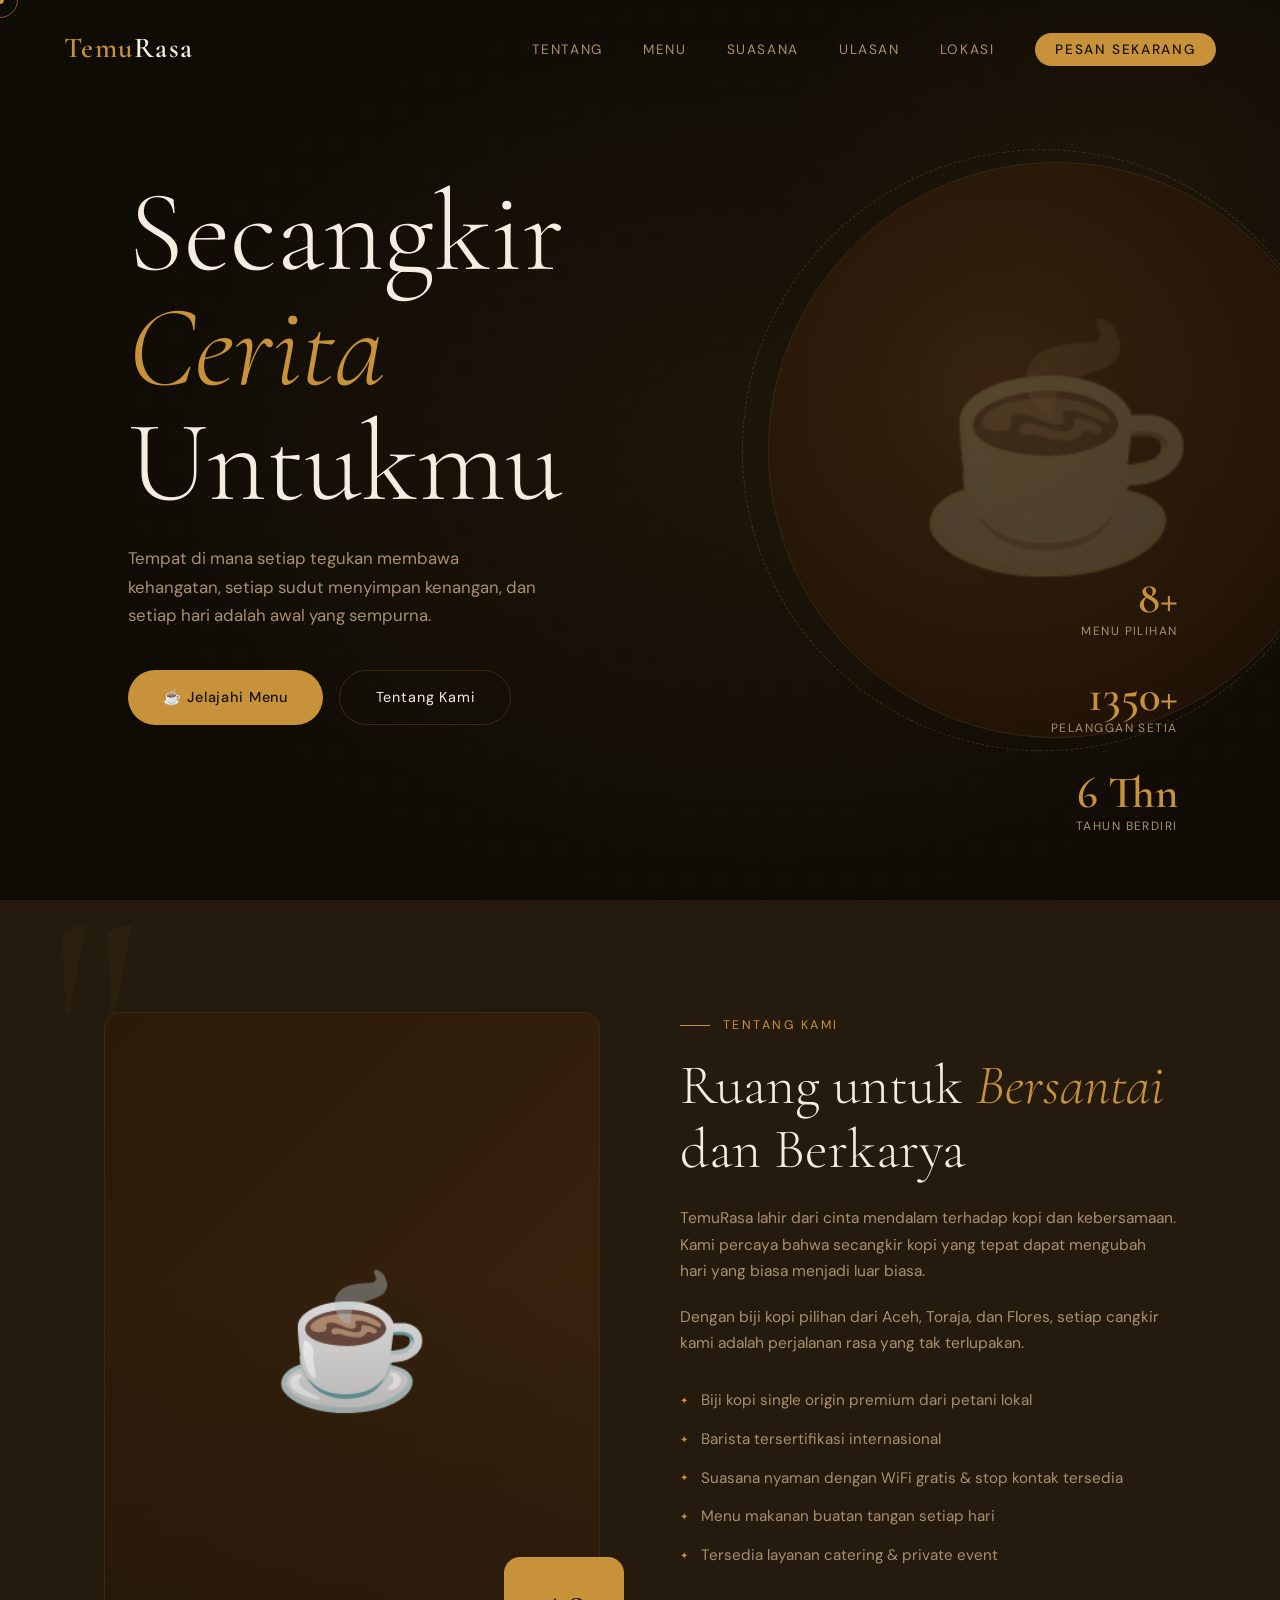
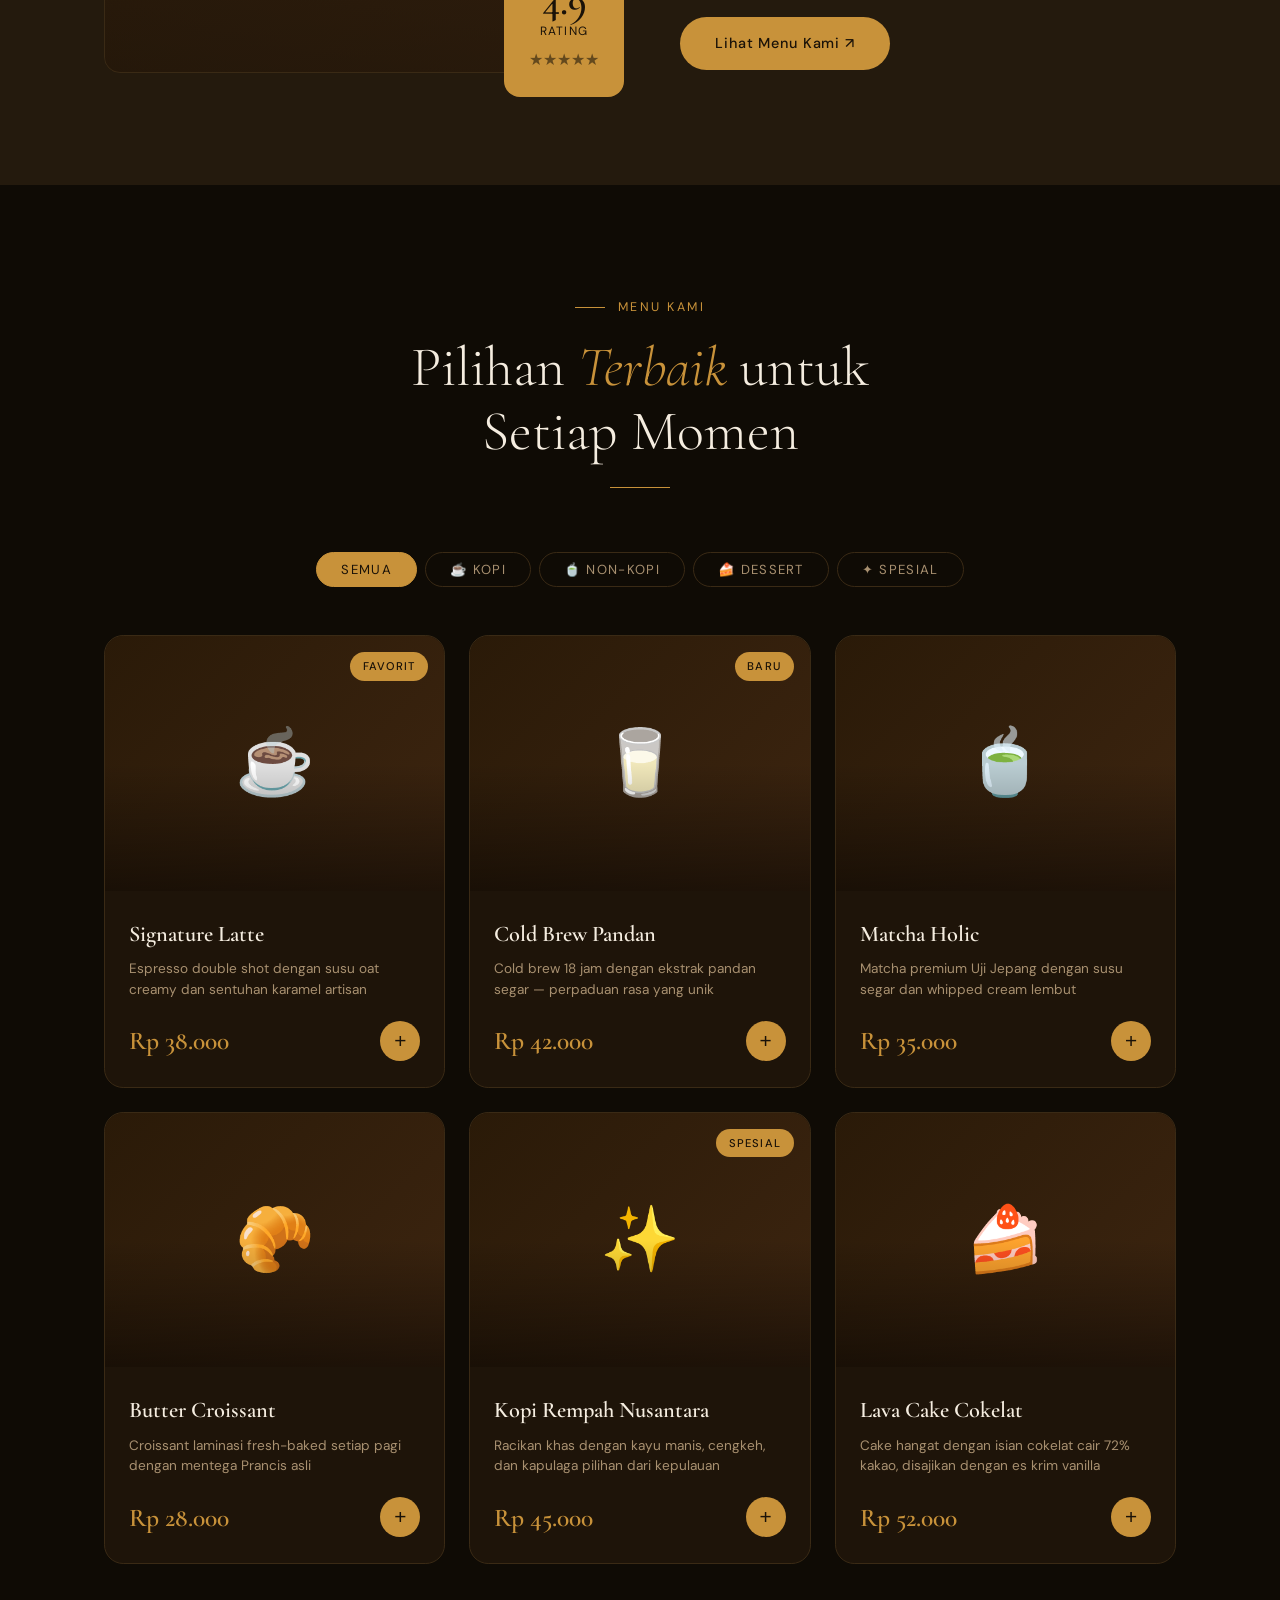
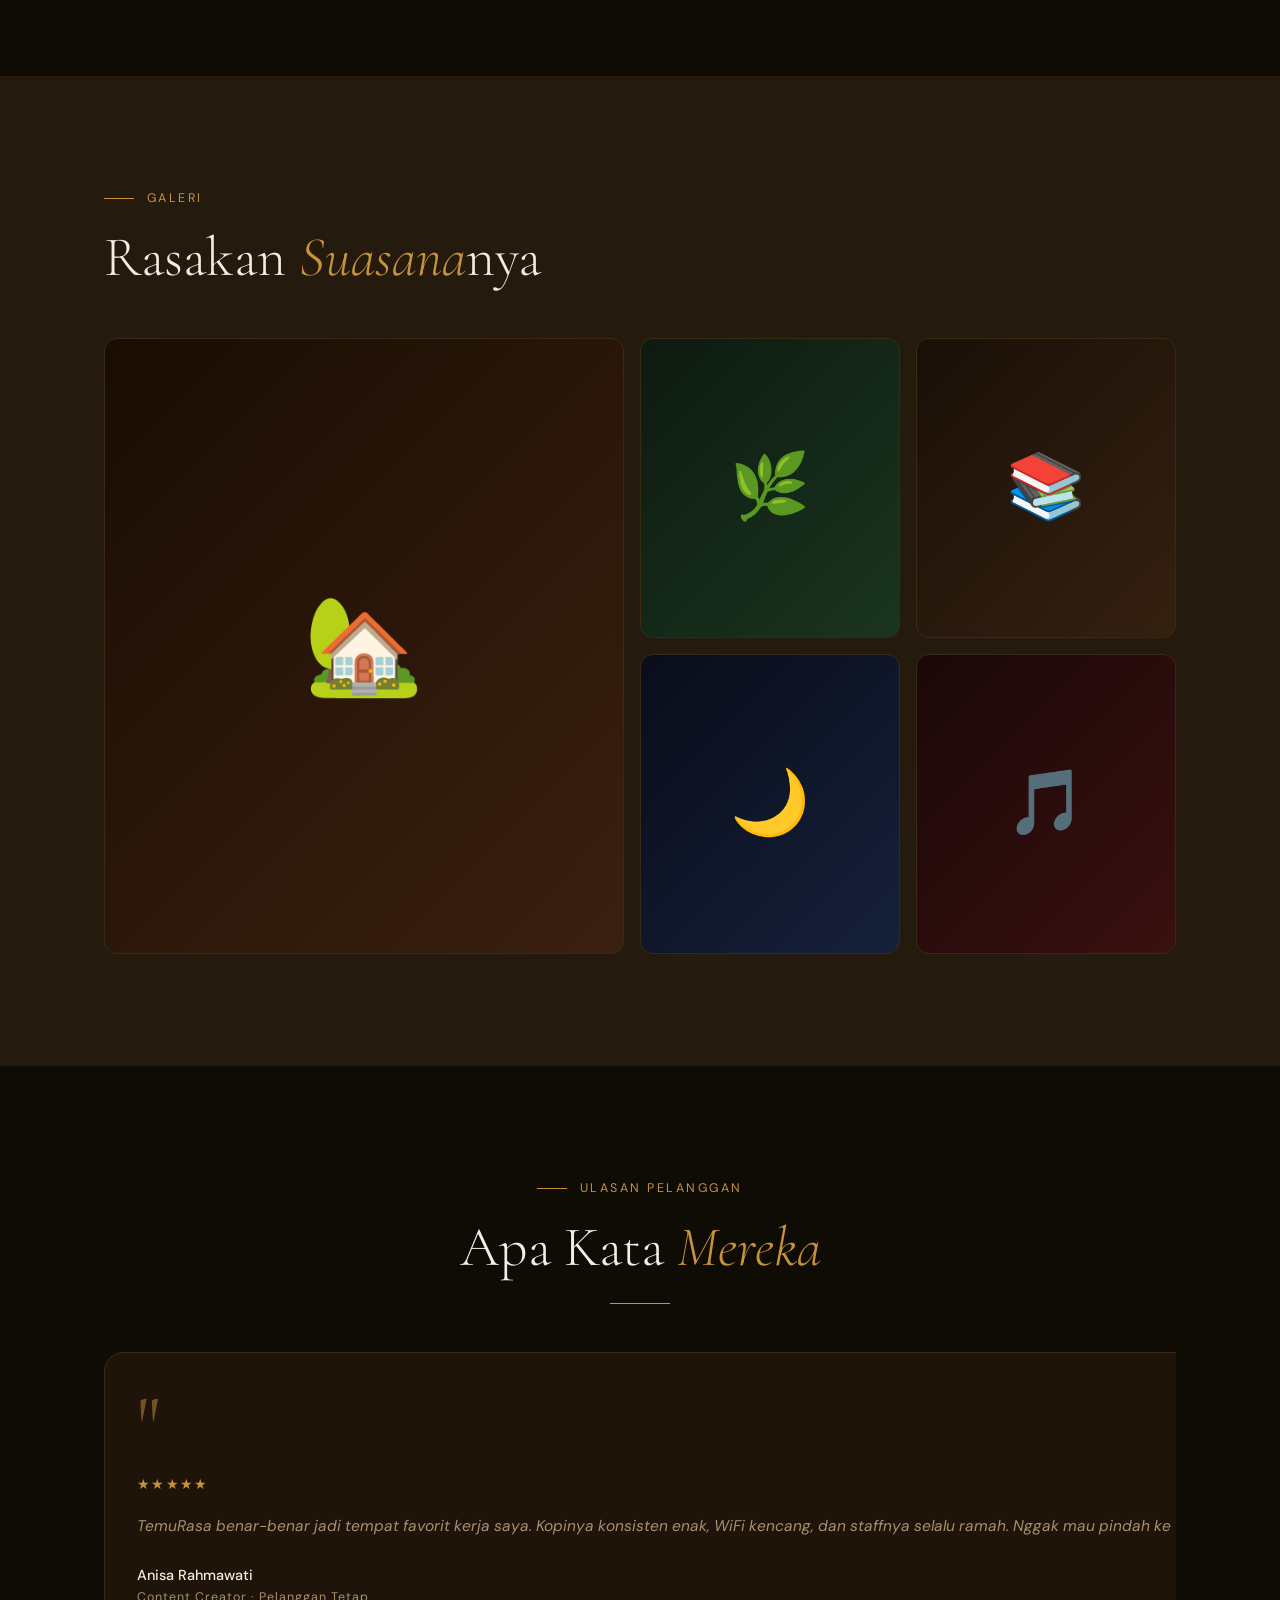
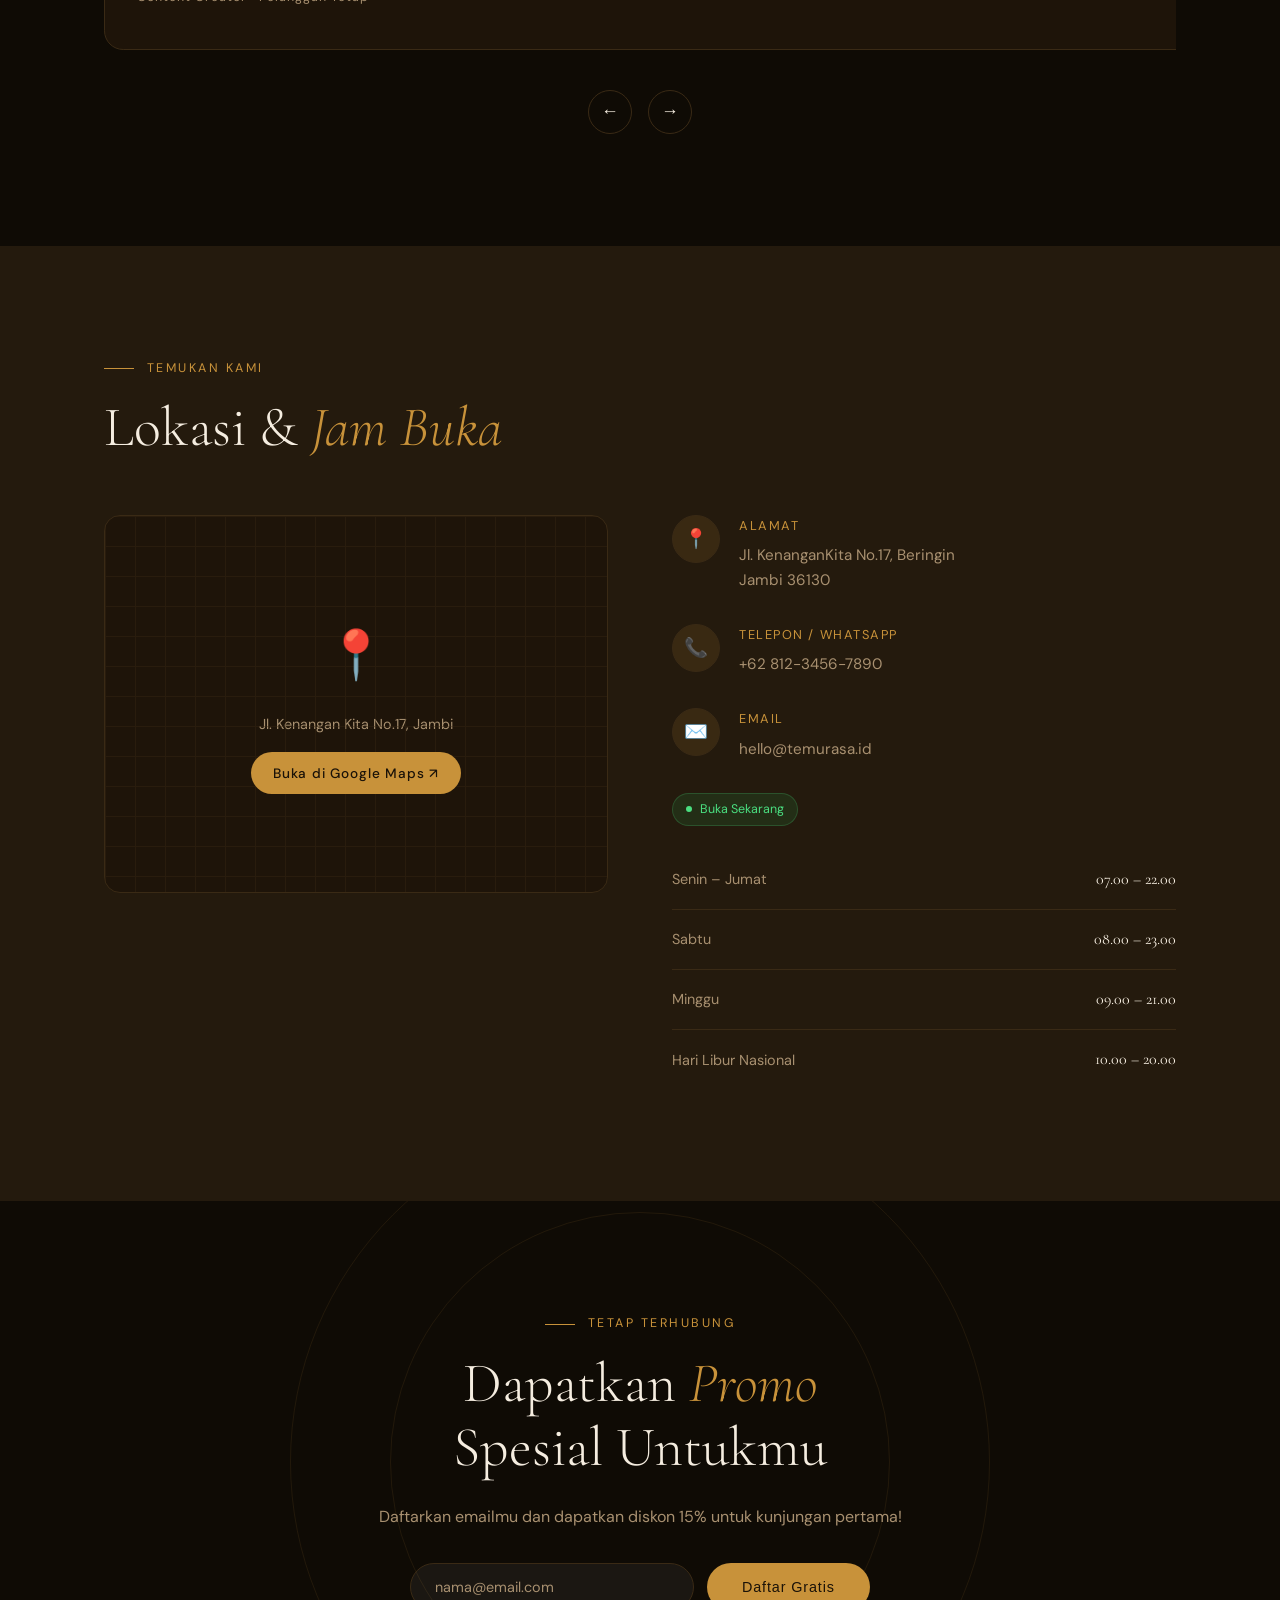
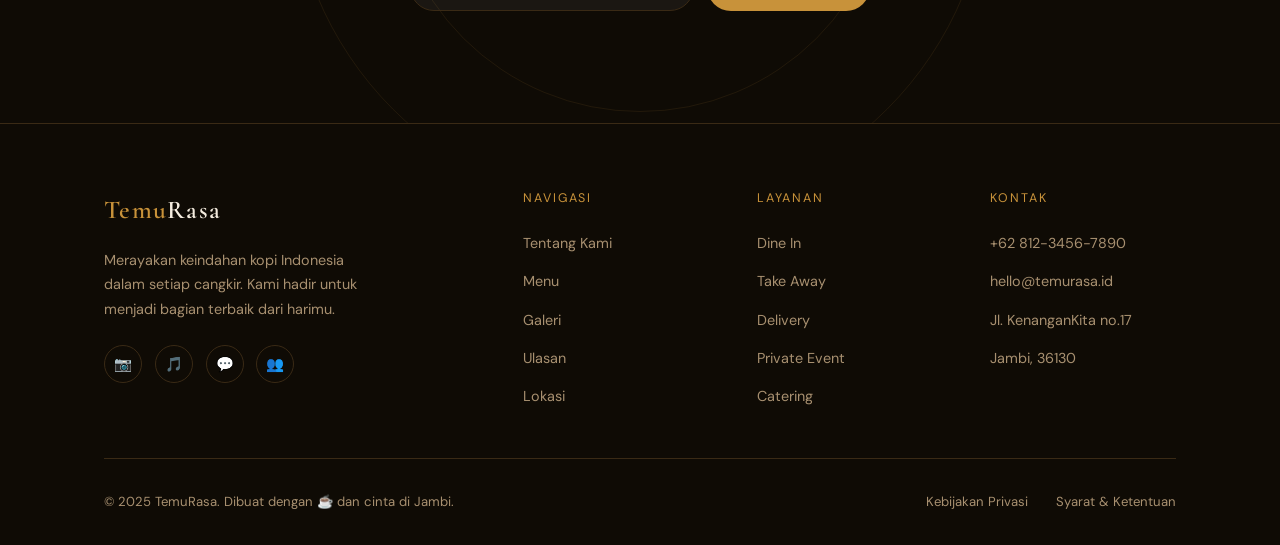
==== index.html @ 21c90f18 "tambah html" ====
<!DOCTYPE html>
<html lang="id">
<head>
  <meta charset="UTF-8" />
  <meta name="viewport" content="width=device-width, initial-scale=1.0"/>
  <title>Temu Rasa — Cafe</title>

  <!-- ============================================================
       FONT — GOOGLE FONTS
       Ganti nama font di bawah untuk mengubah tampilan teks.
       Contoh font lain: Playfair+Display, Oswald, Montserrat, Raleway
       Cari font di: https://fonts.google.com
  ============================================================ -->
  <link href="https://fonts.googleapis.com/css2?family=Cormorant+Garamond:ital,wght@0,300;0,600;1,300&family=DM+Sans:wght@300;400;500&display=swap" rel="stylesheet"/>
<link rel="stylesheet" href="style.css">
</head>

<body>

  <!-- ============================================================
       CUSTOM CURSOR (div transparan mengikuti mouse)
       Hapus dua div ini dan properti cursor:none di body
       jika ingin menggunakan kursor bawaan browser
  ============================================================ -->
  <div id="cursor-dot"></div>
  <div id="cursor-ring"></div>

  <!-- ============================================================
       NOTIFIKASI TOAST (muncul saat klik tombol tambah)
  ============================================================ -->
  <div id="toast">☕ Ditambahkan ke keranjang!</div>

  <!-- ============================================================
       TOMBOL SCROLL KE ATAS
  ============================================================ -->
  <button id="scroll-top" onclick="window.scrollTo({top:0,behavior:'smooth'})">↑</button>

  <!-- ============================================================
       NAVBAR / NAVIGASI
       Ubah nama cafe, link menu, dan teks tombol CTA di sini
  ============================================================ -->
  <nav id="navbar">
    <!-- LOGO — Ubah teks "Kopi" dan "Rasa" sesuai nama cafe -->
    <a href="#hero" class="logo">Temu<span>Rasa</span></a>

    <!-- MENU NAVIGASI — Tambah/hapus <li> untuk menambah/hapus menu -->
    <ul class="nav-links" id="navLinks">
      <li><a href="#tentang">Tentang</a></li>
      <li><a href="#menu">Menu</a></li>
      <li><a href="#suasana">Suasana</a></li>
      <li><a href="#testimoni">Ulasan</a></li>
      <li><a href="#lokasi">Lokasi</a></li>
      <!-- Tombol CTA paling kanan navbar -->
      <li><a href="#menu" class="nav-cta">Pesan Sekarang</a></li>
    </ul>

    <!-- Tombol hamburger untuk mobile -->
    <button class="hamburger" id="hamburger" aria-label="Buka menu">
      <span></span><span></span><span></span>
    </button>
  </nav>

  <!-- ============================================================
       SECTION HERO — HALAMAN UTAMA
       Ubah label, judul, deskripsi, teks tombol, dan angka statistik
  ============================================================ -->
  <section id="hero">
    <div class="hero-bg"></div>
    <div class="hero-ring"></div>
    <div class="hero-circle"><!-- Lingkaran dekoratif kanan --></div>

    <div class="hero-content" style="padding: var(--padding-container);">
      <!-- Label kecil di atas judul -->
      <!-- Ubah teks label ini -->

      <!-- Judul utama — <em> = teks miring berwarna aksen -->
      <h1 class="hero-judul">
        Secangkir<br>
        <em>Cerita</em><br>
        Untukmu
        <!-- Ubah teks di atas sesuai slogan cafe kamu -->
      </h1>

      <!-- Deskripsi singkat -->
      <p class="hero-desc">
        Tempat di mana setiap tegukan membawa kehangatan,
        setiap sudut menyimpan kenangan, dan setiap hari
        adalah awal yang sempurna.
        <!-- Ubah teks deskripsi ini -->
      </p>

      <!-- Dua tombol aksi -->
      <div class="hero-btns">
        <a href="#menu" class="btn-primer">☕ Jelajahi Menu</a><!-- Ubah teks tombol -->
        <a href="#tentang" class="btn-sekunder">Tentang Kami</a><!-- Ubah teks tombol -->
      </div>
    </div>

    <!-- Statistik angka pojok kanan bawah -->
    <div class="hero-stats">
      <div class="stat-item">
        <!-- Ubah angka dan label statistik sesuai data nyata cafe kamu -->
        <div class="stat-angka" id="stat1">0</div>
        <div class="stat-label">Menu Pilihan</div>
      </div>
      <div class="stat-item">
        <div class="stat-angka" id="stat2">0</div>
        <div class="stat-label">Pelanggan Setia</div>
      </div>
      <div class="stat-item">
        <div class="stat-angka" id="stat3">0</div>
        <div class="stat-label">Tahun Berdiri</div>
      </div>
    </div>
  </section>

  <!-- ============================================================
       SECTION TENTANG KAMI
       Ubah foto (emoji), judul, paragraf, dan daftar keunggulan
  ============================================================ -->
  <section id="tentang">
    <div class="container">
      <div class="tentang-grid">

        <!-- Kolom kiri: Visual / Foto -->
        <div class="tentang-visual reveal">
          <div class="tentang-foto-utama">
            <!-- Ganti emoji dengan: background-image: url('foto-cafe.jpg') -->
            ☕
          </div>
          <!-- Badge melayang di pojok kanan bawah foto -->
          <div class="tentang-badge">
            <div class="tentang-badge-angka">4.9</div><!-- Ubah angka rating -->
            <div class="tentang-badge-teks">Rating</div>
            <div style="margin-top:0.3rem; font-size:1rem; color: rgba(0,0,0,0.5);">★★★★★</div>
          </div>
        </div>

        <!-- Kolom kanan: Teks -->
        <div class="reveal">
          <div class="section-label">Tentang Kami</div>
          <h2 class="section-judul">
            Ruang untuk <em>Bersantai</em>
            dan Berkarya
            <!-- Ubah judul tentang kami -->
          </h2>
          <p class="section-teks">
            TemuRasa lahir dari cinta mendalam terhadap kopi dan kebersamaan.
            Kami percaya bahwa secangkir kopi yang tepat dapat mengubah
            hari yang biasa menjadi luar biasa.
            <!-- Ubah paragraf pertama -->
          </p>
          <p class="section-teks">
            Dengan biji kopi pilihan dari Aceh, Toraja, dan Flores,
            setiap cangkir kami adalah perjalanan rasa yang tak terlupakan.
            <!-- Ubah paragraf kedua -->
          </p>

          <!-- Daftar keunggulan — tambah/hapus <li> sesuai kebutuhan -->
          <ul class="fitur-list">
            <li>Biji kopi single origin premium dari petani lokal</li>
            <li>Barista tersertifikasi internasional</li>
            <li>Suasana nyaman dengan WiFi gratis & stop kontak tersedia</li>
            <li>Menu makanan buatan tangan setiap hari</li>
            <li>Tersedia layanan catering & private event</li>
          </ul>

          <a href="#menu" class="btn-primer" style="display:inline-flex; margin-top:1rem;">
            Lihat Menu Kami ↗
            <!-- Ubah teks tombol -->
          </a>
        </div>

      </div>
    </div>
  </section>

  <!-- ============================================================
       SECTION MENU
       Ubah kategori filter, nama menu, harga, deskripsi, dan emoji
       Untuk menambah kartu: duplikat blok <div class="menu-kartu"> dan ubah isinya
  ============================================================ -->
  <section id="menu">
    <div class="container">

      <!-- Judul Section Menu -->
      <div class="menu-header reveal">
        <div class="section-label" style="justify-content:center;">Menu Kami</div>
        <h2 class="section-judul" style="text-align:center;">
          Pilihan <em>Terbaik</em> untuk<br>Setiap Momen
          <!-- Ubah judul menu -->
        </h2>
        <div class="divider"></div>
      </div>

      <!-- Tab Filter Kategori — tambah/hapus <button> sesuai kategori menu -->
      <div class="menu-filter">
        <button class="filter-btn aktif" data-kategori="semua">Semua</button>
        <button class="filter-btn" data-kategori="kopi">☕ Kopi</button>
        <button class="filter-btn" data-kategori="non-kopi">🍵 Non-Kopi</button>
        <button class="filter-btn" data-kategori="dessert">🍰 Dessert</button>
        <button class="filter-btn" data-kategori="spesial">✦ Spesial</button>
      </div>

      <!-- Grid Kartu Menu -->
      <div class="menu-grid">

        <!-- ======= KARTU MENU 1 =======
             Salin blok ini untuk menambah menu baru
             Ubah: emoji di .kartu-gambar, nama, deskripsi, harga, kategori (data-kategori) -->
        <div class="menu-kartu" data-kategori="kopi">
          <div class="kartu-gambar">☕</div>
          <span class="kartu-badge">Favorit</span><!-- Hapus baris ini jika tidak ada badge -->
          <div class="kartu-konten">
            <div class="kartu-nama">Signature Latte</div><!-- Ubah nama menu -->
            <div class="kartu-desc">Espresso double shot dengan susu oat creamy dan sentuhan karamel artisan</div><!-- Ubah deskripsi -->
            <div class="kartu-footer">
              <div class="kartu-harga">Rp 38.000</div><!-- Ubah harga -->
              <button class="kartu-tambah" onclick="tambahKeranjang(this)" aria-label="Tambah">+</button>
            </div>
          </div>
        </div>

        <!-- ======= KARTU MENU 2 ======= -->
        <div class="menu-kartu" data-kategori="kopi">
          <div class="kartu-gambar">🥛</div>
          <span class="kartu-badge">Baru</span>
          <div class="kartu-konten">
            <div class="kartu-nama">Cold Brew Pandan</div>
            <div class="kartu-desc">Cold brew 18 jam dengan ekstrak pandan segar — perpaduan rasa yang unik</div>
            <div class="kartu-footer">
              <div class="kartu-harga">Rp 42.000</div>
              <button class="kartu-tambah" onclick="tambahKeranjang(this)" aria-label="Tambah">+</button>
            </div>
          </div>
        </div>

        <!-- ======= KARTU MENU 3 ======= -->
        <div class="menu-kartu" data-kategori="non-kopi">
          <div class="kartu-gambar">🍵</div>
          <div class="kartu-konten">
            <div class="kartu-nama">Matcha Holic</div>
            <div class="kartu-desc">Matcha premium Uji Jepang dengan susu segar dan whipped cream lembut</div>
            <div class="kartu-footer">
              <div class="kartu-harga">Rp 35.000</div>
              <button class="kartu-tambah" onclick="tambahKeranjang(this)" aria-label="Tambah">+</button>
            </div>
          </div>
        </div>

        <!-- ======= KARTU MENU 4 ======= -->
        <div class="menu-kartu" data-kategori="dessert">
          <div class="kartu-gambar">🥐</div>
          <div class="kartu-konten">
            <div class="kartu-nama">Butter Croissant</div>
            <div class="kartu-desc">Croissant laminasi fresh-baked setiap pagi dengan mentega Prancis asli</div>
            <div class="kartu-footer">
              <div class="kartu-harga">Rp 28.000</div>
              <button class="kartu-tambah" onclick="tambahKeranjang(this)" aria-label="Tambah">+</button>
            </div>
          </div>
        </div>

        <!-- ======= KARTU MENU 5 ======= -->
        <div class="menu-kartu" data-kategori="spesial">
          <div class="kartu-gambar">✨</div>
          <span class="kartu-badge">Spesial</span>
          <div class="kartu-konten">
            <div class="kartu-nama">Kopi Rempah Nusantara</div>
            <div class="kartu-desc">Racikan khas dengan kayu manis, cengkeh, dan kapulaga pilihan dari kepulauan</div>
            <div class="kartu-footer">
              <div class="kartu-harga">Rp 45.000</div>
              <button class="kartu-tambah" onclick="tambahKeranjang(this)" aria-label="Tambah">+</button>
            </div>
          </div>
        </div>

        <!-- ======= KARTU MENU 6 ======= -->
        <div class="menu-kartu" data-kategori="dessert">
          <div class="kartu-gambar">🍰</div>
          <div class="kartu-konten">
            <div class="kartu-nama">Lava Cake Cokelat</div>
            <div class="kartu-desc">Cake hangat dengan isian cokelat cair 72% kakao, disajikan dengan es krim vanilla</div>
            <div class="kartu-footer">
              <div class="kartu-harga">Rp 52.000</div>
              <button class="kartu-tambah" onclick="tambahKeranjang(this)" aria-label="Tambah">+</button>
            </div>
          </div>
        </div>

        <!-- TAMBAH KARTU BARU DI BAWAH INI: copy salah satu kartu di atas -->

      </div><!-- akhir menu-grid -->
    </div>
  </section>

  <!-- ============================================================
       SECTION SUASANA / GALERI
       Ubah emoji dan teks overlay tiap foto
       Untuk foto asli: ganti background-color dengan background-image: url('foto.jpg')
  ============================================================ -->
  <section id="suasana">
    <div class="container">
      <div class="reveal" style="margin-bottom: 3rem;">
        <div class="section-label">Galeri</div>
        <h2 class="section-judul">Rasakan <em>Suasana</em>nya</h2>
      </div>

      <!-- Grid Galeri — ubah emoji dan teks overlay setiap foto -->
      <div class="suasana-grid">
        <!-- Foto 1 (besar, spans 2 baris) -->
        <div class="suasana-foto" style="background: linear-gradient(135deg,#1a0d03,#3a2010);">
          <span style="font-size:6rem;">🏡</span><!-- Ubah emoji -->
          <div class="suasana-foto-overlay">Ruang Utama yang Nyaman</div><!-- Ubah teks -->
        </div>
        <!-- Foto 2 -->
        <div class="suasana-foto" style="background: linear-gradient(135deg,#0d1a10,#1a3520);">
          <span style="font-size:4rem;">🌿</span>
          <div class="suasana-foto-overlay">Sudut Hijau</div>
        </div>
        <!-- Foto 3 -->
        <div class="suasana-foto" style="background: linear-gradient(135deg,#1a1008,#352010);">
          <span style="font-size:4rem;">📚</span>
          <div class="suasana-foto-overlay">Area Baca & Kerja</div>
        </div>
        <!-- Foto 4 -->
        <div class="suasana-foto" style="background: linear-gradient(135deg,#0a0d1a,#15203a);">
          <span style="font-size:4rem;">🌙</span>
          <div class="suasana-foto-overlay">Malam yang Hangat</div>
        </div>
        <!-- Foto 5 -->
        <div class="suasana-foto" style="background: linear-gradient(135deg,#1a0808,#3a1010);">
          <span style="font-size:4rem;">🎵</span>
          <div class="suasana-foto-overlay">Live Musik Weekend</div>
        </div>
        <!-- Tambah foto baru: duplikat salah satu <div class="suasana-foto"> di atas -->
      </div>
    </div>
  </section>

  <!-- ============================================================
       SECTION TESTIMONI
       Ubah teks ulasan, nama, peran, dan rating bintang
  ============================================================ -->
  <section id="testimoni">
    <div class="container">
      <div class="reveal">
        <div class="section-label" style="justify-content:center;">Ulasan Pelanggan</div>
        <h2 class="section-judul" style="text-align:center;">Apa Kata <em>Mereka</em></h2>
        <div class="divider"></div>
      </div>

      <!-- Slider Ulasan — tambah/hapus .testimoni-kartu -->
      <div class="testimoni-slider" id="slider">

        <!-- ULASAN 1 — Ubah teks, nama, dan peran -->
        <div class="testimoni-kartu">
          <div class="testimoni-kutip">"</div>
          <div class="bintang">★★★★★</div><!-- Ubah jumlah bintang -->
          <p class="testimoni-teks">
            TemuRasa benar-benar jadi tempat favorit kerja saya.
            Kopinya konsisten enak, WiFi kencang, dan staffnya
            selalu ramah. Nggak mau pindah ke tempat lain!
            <!-- Ubah teks ulasan -->
          </p>
          <div class="testimoni-nama">Anisa Rahmawati</div><!-- Ubah nama -->
          <div class="testimoni-peran">Content Creator · Pelanggan Tetap</div><!-- Ubah peran -->
        </div>

        <!-- ULASAN 2 -->
        <div class="testimoni-kartu">
          <div class="testimoni-kutip">"</div>
          <div class="bintang">★★★★★</div>
          <p class="testimoni-teks">
            Pernah coba 20+ cafe di kota ini, tapi Signature Latte
            di sini paling juara. Creamy-nya pas, nggak terlalu
            manis, dan after taste-nya luar biasa.
          </p>
          <div class="testimoni-nama">Budi Santoso</div>
          <div class="testimoni-peran">Coffee Enthusiast · Pengunjung Baru</div>
        </div>

        <!-- ULASAN 3 -->
        <div class="testimoni-kartu">
          <div class="testimoni-kutip">"</div>
          <div class="bintang">★★★★☆</div><!-- 4 bintang: ganti ★★★★☆ -->
          <p class="testimoni-teks">
            Suasananya sangat estetik dan instagramable. Lava Cake-nya
            juga maknyus! Cocok banget buat meeting santai atau nge-date.
            Pasti balik lagi kapan-kapan.
          </p>
          <div class="testimoni-nama">Citra Dewi</div>
          <div class="testimoni-peran">Food Blogger · @citramakan</div>
        </div>

        <!-- ULASAN 4 -->
        <div class="testimoni-kartu">
          <div class="testimoni-kutip">"</div>
          <div class="bintang">★★★★★</div>
          <p class="testimoni-teks">
            Cold Brew Pandan-nya unik banget! Belum pernah nemu
            rasa kayak gini di tempat lain. TemuRasa emang selalu
            inovatif dalam menghadirkan menu-menu baru.
          </p>
          <div class="testimoni-nama">Dani Prasetyo</div>
          <div class="testimoni-peran">Mahasiswa · Pelanggan Setia</div>
        </div>

        <!-- Tambah ulasan baru di sini -->

      </div><!-- akhir slider -->

      <!-- Tombol navigasi slider kiri/kanan -->
      <div class="slider-kontrol">
        <button class="slider-btn" id="prevBtn" aria-label="Sebelumnya">←</button>
        <button class="slider-btn" id="nextBtn" aria-label="Selanjutnya">→</button>
      </div>
    </div>
  </section>

  <!-- ============================================================
       SECTION LOKASI & JAM OPERASIONAL
       Ubah alamat, nomor telepon, email, dan jam buka
  ============================================================ -->
  <section id="lokasi">
    <div class="container">
      <div class="reveal" style="margin-bottom: 3.5rem;">
        <div class="section-label">Temukan Kami</div>
        <h2 class="section-judul">Lokasi &amp; <em>Jam Buka</em></h2>
      </div>

      <div class="lokasi-grid">

        <!-- Kolom kiri: Info + Peta -->
        <div class="reveal">
          <!-- Kotak Peta (placeholder) — ganti dengan iframe Google Maps jika perlu -->
          <div class="peta-box">
            <div class="peta-pin">📍</div><!-- Ubah emoji pin -->
            <span>Jl. Kenangan Kita No.17, Jambi</span><!-- Ubah alamat -->
            <a href="https://maps.google.com" target="_blank" class="btn-primer" style="font-size:0.85rem; padding: 0.6rem 1.4rem; position:relative; z-index:1;">
              Buka di Google Maps ↗<!-- Ubah link Google Maps dengan koordinat asli -->
            </a>
          </div>
        </div>

        <!-- Kolom kanan: Detail Info & Jam -->
        <div class="reveal">

          <!-- Info Alamat -->
          <div class="info-item">
            <div class="info-ikon">📍</div><!-- Ubah emoji ikon -->
            <div>
              <div class="info-judul">Alamat</div>
              <div class="info-nilai">
                Jl. KenanganKita No.17, Beringin<br>
                Jambi 36130<!-- Ubah alamat lengkap -->
              </div>
            </div>
          </div>

          <!-- Info Telepon -->
          <div class="info-item">
            <div class="info-ikon">📞</div>
            <div>
              <div class="info-judul">Telepon / WhatsApp</div>
              <div class="info-nilai">
                +62 812-3456-7890<!-- Ubah nomor telepon -->
              </div>
            </div>
          </div>

          <!-- Info Email -->
          <div class="info-item">
            <div class="info-ikon">✉️</div>
            <div>
              <div class="info-judul">Email</div>
              <div class="info-nilai">hello@temurasa.id</div><!-- Ubah email -->
            </div>
          </div>

          <!-- Tabel Jam Operasional — ubah hari dan jam sesuai cafe kamu -->
          <div class="status-buka" style="margin-bottom: 1.5rem;">Buka Sekarang</div>

          <div class="jam-tabel">
            <!-- Format baris: Hari — Jam Buka -->
            <div class="jam-baris">
              <span class="jam-hari">Senin – Jumat</span>
              <span class="jam-waktu">07.00 – 22.00</span><!-- Ubah jam -->
            </div>
            <div class="jam-baris">
              <span class="jam-hari">Sabtu</span>
              <span class="jam-waktu">08.00 – 23.00</span>
            </div>
            <div class="jam-baris">
              <span class="jam-hari">Minggu</span>
              <span class="jam-waktu">09.00 – 21.00</span>
            </div>
            <div class="jam-baris" style="border-bottom: none;">
              <span class="jam-hari">Hari Libur Nasional</span>
              <span class="jam-waktu">10.00 – 20.00</span>
            </div>
          </div>

        </div><!-- akhir kolom kanan -->
      </div><!-- akhir lokasi-grid -->
    </div>
  </section>

  <!-- ============================================================
       SECTION NEWSLETTER
       Ubah judul dan teks deskripsi
  ============================================================ -->
  <section id="newsletter">
    <div class="newsletter-konten reveal">
      <div class="section-label" style="justify-content:center;">Tetap Terhubung</div>
      <h2 class="section-judul" style="text-align:center;">
        Dapatkan <em>Promo</em><br>Spesial Untukmu
        <!-- Ubah judul newsletter -->
      </h2>
      <p style="color: var(--warna-teks-redup); margin-top:1rem;">
        Daftarkan emailmu dan dapatkan diskon 15% untuk kunjungan pertama!
        <!-- Ubah teks deskripsi newsletter -->
      </p>
      <div class="newsletter-form">
        <input
          type="email"
          class="newsletter-input"
          placeholder="nama@email.com"
          id="emailInput"
          aria-label="Email kamu"
        /><!-- Ubah placeholder teks input -->
        <button class="btn-primer" onclick="daftarNewsletter()">
          Daftar Gratis
          <!-- Ubah teks tombol -->
        </button>
      </div>
    </div>
  </section>

  <!-- ============================================================
       FOOTER
       Ubah nama cafe, deskripsi, link, dan media sosial
  ============================================================ -->
  <footer>
    <div class="container">
      <div class="footer-grid">

        <!-- Kolom 1: Brand & Deskripsi -->
        <div>
          <a href="#hero" class="logo" style="font-size:1.6rem;">Temu<span>Rasa</span></a>
          <p class="footer-brand-desc">
            Merayakan keindahan kopi Indonesia dalam setiap cangkir.
            Kami hadir untuk menjadi bagian terbaik dari harimu.
            <!-- Ubah deskripsi brand -->
          </p>
          <!-- Ikon Media Sosial — ubah href dan emoji sesuai platform -->
          <div class="footer-sosmed">
            <a href="#" class="sosmed-btn" aria-label="Instagram">📷</a><!-- Instagram -->
            <a href="#" class="sosmed-btn" aria-label="TikTok">🎵</a><!-- TikTok -->
            <a href="#" class="sosmed-btn" aria-label="WhatsApp">💬</a><!-- WhatsApp -->
            <a href="#" class="sosmed-btn" aria-label="Facebook">👥</a><!-- Facebook -->
          </div>
        </div>

        <!-- Kolom 2: Menu Link -->
        <div>
          <div class="footer-judul-kolom">Navigasi</div><!-- Ubah judul kolom -->
          <ul class="footer-link-list">
            <li><a href="#tentang">Tentang Kami</a></li>
            <li><a href="#menu">Menu</a></li>
            <li><a href="#suasana">Galeri</a></li>
            <li><a href="#testimoni">Ulasan</a></li>
            <li><a href="#lokasi">Lokasi</a></li>
          </ul>
        </div>

        <!-- Kolom 3: Layanan -->
        <div>
          <div class="footer-judul-kolom">Layanan</div>
          <ul class="footer-link-list">
            <!-- Ubah/tambah link layanan sesuai cafe kamu -->
            <li><a href="#">Dine In</a></li>
            <li><a href="#">Take Away</a></li>
            <li><a href="#">Delivery</a></li>
            <li><a href="#">Private Event</a></li>
            <li><a href="#">Catering</a></li>
          </ul>
        </div>

        <!-- Kolom 4: Kontak Singkat -->
        <div>
          <div class="footer-judul-kolom">Kontak</div>
          <ul class="footer-link-list">
            <li><a href="tel:+6281234567890">+62 812-3456-7890</a></li><!-- Ubah telepon -->
            <li><a href="mailto:hello@temurasa.id">hello@temurasa.id</a></li><!-- Ubah email -->
            <li><a href="#">Jl. KenanganKita no.17</a></li><!-- Ubah alamat -->
            <li><a href="#">Jambi, 36130</a></li>
          </ul>
        </div>

      </div><!-- akhir footer-grid -->

      <!-- Footer bawah: copyright -->
      <div class="footer-bottom">
        <div class="footer-copyright">
          © 2025 TemuRasa. Dibuat dengan ☕ dan cinta di Jambi.
          <!-- Ubah tahun dan nama cafe -->
        </div>
        <div class="footer-copyright">
          <a href="#" style="color: var(--warna-teks-redup); text-decoration:none; margin-right:1.5rem;">Kebijakan Privasi</a>
          <a href="#" style="color: var(--warna-teks-redup); text-decoration:none;">Syarat &amp; Ketentuan</a>
        </div>
      </div>

    </div>
  </footer>

  <!-- ============================================================
       JAVASCRIPT — INTERAKTIVITAS
       Semua kode JS ada di sini, terpisah dari HTML & CSS
  ============================================================ -->
  <script>

    // ============================================================
    // CUSTOM CURSOR — Titik dan lingkaran ikuti mouse
    // Hapus seluruh blok ini jika tidak mau custom cursor
    // ============================================================
    const dot  = document.getElementById('cursor-dot');
    const ring = document.getElementById('cursor-ring');

    document.addEventListener('mousemove', (e) => {
      dot.style.left  = e.clientX + 'px';
      dot.style.top   = e.clientY + 'px';
      // Ring sedikit delay agar lebih halus (gunakan setTimeout untuk variasi)
      setTimeout(() => {
        ring.style.left = e.clientX + 'px';
        ring.style.top  = e.clientY + 'px';
      }, 60); // Ubah angka ini: makin besar = makin lambat ring mengikuti
    });

    // Ring membesar saat hover elemen interaktif
    document.querySelectorAll('a, button, .menu-kartu, .filter-btn').forEach(el => {
      el.addEventListener('mouseenter', () => {
        ring.style.width  = '56px'; // Ubah ukuran ring saat hover
        ring.style.height = '56px';
        ring.style.opacity = '0.4';
      });
      el.addEventListener('mouseleave', () => {
        ring.style.width  = '36px'; // Kembali ke ukuran normal
        ring.style.height = '36px';
        ring.style.opacity = '0.6';
      });
    });

    // ============================================================
    // NAVBAR — Tambah class saat di-scroll
    // ============================================================
    const navbar = document.getElementById('navbar');
    window.addEventListener('scroll', () => {
      // Ubah angka 50 untuk threshold: kapan navbar berubah warna
      navbar.classList.toggle('scrolled', window.scrollY > 50);
      // Tombol scroll-to-top muncul setelah scroll 400px
      scrollTopBtn.classList.toggle('tampil', window.scrollY > 400);
    });

    // ============================================================
    // HAMBURGER MENU — Toggle menu mobile
    // ============================================================
    const hamburger = document.getElementById('hamburger');
    const navLinks  = document.getElementById('navLinks');

    hamburger.addEventListener('click', () => {
      navLinks.classList.toggle('buka');
    });

    // Tutup menu saat klik link
    navLinks.querySelectorAll('a').forEach(link => {
      link.addEventListener('click', () => navLinks.classList.remove('buka'));
    });

    // ============================================================
    // SCROLL TO TOP BUTTON
    // ============================================================
    const scrollTopBtn = document.getElementById('scroll-top');

    // ============================================================
    // FILTER MENU — Tampilkan/sembunyikan kartu berdasarkan kategori
    // ============================================================
    document.querySelectorAll('.filter-btn').forEach(btn => {
      btn.addEventListener('click', () => {
        // Update tombol aktif
        document.querySelectorAll('.filter-btn').forEach(b => b.classList.remove('aktif'));
        btn.classList.add('aktif');

        const kategori = btn.dataset.kategori;

        document.querySelectorAll('.menu-kartu').forEach(kartu => {
          // Tampilkan semua jika "semua", atau cocokan kategori
          const cocok = kategori === 'semua' || kartu.dataset.kategori === kategori;
          kartu.style.display = cocok ? 'block' : 'none';
          // Animasi muncul
          if (cocok) {
            kartu.style.animation = 'fadeUp 0.4s ease forwards';
          }
        });
      });
    });

    // ============================================================
    // TOAST NOTIFIKASI — Muncul saat klik "+" pada kartu menu
    // ============================================================
    const toast = document.getElementById('toast');
    let toastTimer;

    function tambahKeranjang(btn) {
      // Animasi tombol
      btn.style.transform = 'rotate(135deg) scale(1.3)';
      setTimeout(() => { btn.style.transform = ''; }, 400);

      // Tampilkan toast
      clearTimeout(toastTimer);
      toast.classList.add('tampil');
      // Ubah angka di sini (3000 = 3 detik) untuk durasi toast
      toastTimer = setTimeout(() => toast.classList.remove('tampil'), 3000);
    }

    // ============================================================
    // COUNTER ANIMASI — Angka naik otomatis di section Hero
    // Ubah nilai target sesuai data nyata cafe kamu
    // ============================================================
    function animasiCounter(id, target, suffix = '+') {
      const el = document.getElementById(id);
      if (!el) return;
      let current = 0;
      // Ubah angka di bawah untuk kecepatan: lebih kecil = lebih cepat
      const step = Math.ceil(target / 60);
      const interval = setInterval(() => {
        current = Math.min(current + step, target);
        el.textContent = current + suffix;
        if (current >= target) clearInterval(interval);
      }, 30); // Ubah 30ms untuk kecepatan animasi counter
    }

    // Jalankan counter saat halaman pertama kali dimuat
    // Ubah angka target sesuai data cafe kamu
    window.addEventListener('load', () => {
      setTimeout(() => {
        animasiCounter('stat1', 8, );    // Target: 50+ menu
        animasiCounter('stat2', 1500, '+');  // Target: 2000+ pelanggan
        animasiCounter('stat3', 6, ' Thn'); // Target: 6 tahun
      }, 1000); // Delay 1 detik sebelum counter mulai
    });

    // ============================================================
    // REVEAL ON SCROLL — Elemen muncul saat di-scroll ke
    // ============================================================
    const revealEls = document.querySelectorAll('.reveal');
    const observer  = new IntersectionObserver((entries) => {
      entries.forEach(entry => {
        if (entry.isIntersecting) {
          entry.target.classList.add('visible');
          // Hapus baris di bawah jika ingin animasi berulang tiap kali scroll
          observer.unobserve(entry.target);
        }
      });
    }, {
      threshold: 0.15, // Ubah: 0.15 = muncul saat 15% elemen terlihat
      rootMargin: '0px 0px -60px 0px' // Ubah jarak trigger dari bawah viewport
    });

    revealEls.forEach(el => observer.observe(el));

    // ============================================================
    // SLIDER TESTIMONI — Geser kartu ulasan kiri/kanan
    // ============================================================
    const slider  = document.getElementById('slider');
    const prevBtn = document.getElementById('prevBtn');
    const nextBtn = document.getElementById('nextBtn');
    // Lebar 1 kartu + gap (sesuaikan jika ubah lebar .testimoni-kartu atau gap)
    const lebarKartu = 340 + 32; // 340px lebar + 32px gap

    nextBtn.addEventListener('click', () => {
      slider.scrollBy({ left: lebarKartu, behavior: 'smooth' });
    });
    prevBtn.addEventListener('click', () => {
      slider.scrollBy({ left: -lebarKartu, behavior: 'smooth' });
    });

    // ============================================================
    // NEWSLETTER — Validasi dan konfirmasi pendaftaran email
    // ============================================================
    function daftarNewsletter() {
      const input = document.getElementById('emailInput');
      const email = input.value.trim();

      // Validasi format email sederhana
      if (!email || !email.includes('@')) {
        input.style.borderColor = '#ef4444'; // Merah jika tidak valid
        input.placeholder = 'Masukkan email yang valid!';
        setTimeout(() => {
          input.style.borderColor = '';
          input.placeholder = 'nama@email.com';
        }, 2000);
        return;
      }

      // Sukses — tampilkan toast konfirmasi
      input.value = '';
      toast.textContent = '🎉 Yeay! Kode promo dikirim ke emailmu!';
      toast.classList.add('tampil');
      setTimeout(() => {
        toast.classList.remove('tampil');
        toast.textContent = '☕ Ditambahkan ke keranjang!'; // Reset teks toast
      }, 4000);
    }

    // Kirim newsletter dengan tekan Enter
    document.getElementById('emailInput').addEventListener('keydown', (e) => {
      if (e.key === 'Enter') daftarNewsletter();
    });

    // ============================================================
    // SMOOTH HOVER PARALLAX pada Hero Circle
    // Ubah angka 15 untuk intensitas gerakan (lebih besar = lebih banyak gerak)
    // ============================================================
    document.addEventListener('mousemove', (e) => {
      const circle = document.querySelector('.hero-circle');
      if (!circle) return;
      const x = (e.clientX / window.innerWidth  - 0.5) * 15; // Ubah 15
      const y = (e.clientY / window.innerHeight - 0.5) * 10; // Ubah 10
      circle.style.transform = `translateY(calc(-50% + ${y}px)) translateX(${x}px)`;
    });

  </script>

</body>
</html>
---- style.css ----
/* ============================================================
       VARIABEL WARNA UTAMA — UBAH DI SINI UNTUK GANTI TEMA WARNA
       Tinggal ganti nilai hex-nya, seluruh halaman ikut berubah!
    ============================================================ */
    :root {
      --warna-latar: #1a1208;          /* Warna background utama halaman */
      --warna-latar2: #241a0d;         /* Warna background section ke-2 */
      --warna-latar3: #0f0b05;         /* Warna background section gelap */
      --warna-aksen: #c8923a;          /* Warna aksen / highlight (emas) */
      --warna-aksen2: #e8b96a;         /* Warna aksen sekunder (emas muda) */
      --warna-teks-utama: #f5ede0;     /* Warna teks utama (terang) */
      --warna-teks-redup: #a89070;     /* Warna teks sekunder (redup) */
      --warna-garis: #3a2a15;          /* Warna garis / border */
      --warna-kartu: #1e1409;          /* Warna background kartu menu */
      --warna-tombol: #c8923a;         /* Warna background tombol */
      --warna-tombol-teks: #1a1208;    /* Warna teks tombol */

      /* --- UBAH FONT DI SINI (harus sama dengan nama di Google Fonts) --- */
      --font-judul: 'Cormorant Garamond', serif;   /* Font untuk judul besar */
      --font-body: 'DM Sans', sans-serif;           /* Font untuk teks biasa */

      /* --- UKURAN FONT --- */
      --ukuran-hero-judul: clamp(3.5rem, 9vw, 8rem);  /* Judul hero (responsif) */
      --ukuran-section-judul: clamp(2rem, 5vw, 3.5rem); /* Judul tiap section */
      --ukuran-body: 1rem;              /* Ukuran teks paragraf biasa */

      /* --- JARAK / SPACING --- */
      --padding-section: 7rem 2rem;    /* Padding atas-bawah & kiri-kanan section */
      --padding-container: 0 clamp(1rem, 5vw, 6rem); /* Padding container tengah */
      --radius-kartu: 1.2rem;          /* Sudut membulat kartu */
      --radius-tombol: 50px;           /* Sudut membulat tombol */

      /* --- ANIMASI --- */
      --durasi-transisi: 0.4s;         /* Kecepatan animasi hover */
    }

    /* ============================================================
       RESET & BASE
       Jangan ubah bagian ini kecuali kamu paham dampaknya
    ============================================================ */
    *, *::before, *::after { box-sizing: border-box; margin: 0; padding: 0; }
    html { scroll-behavior: smooth; }

    body {
      background-color: var(--warna-latar);
      color: var(--warna-teks-utama);
      font-family: var(--font-body);
      font-size: var(--ukuran-body);
      line-height: 1.7;
      overflow-x: hidden;
      cursor: none; /* Custom cursor aktif */
    }

    /* ============================================================
       CUSTOM CURSOR
       Ubah ukuran, warna, dan bentuk kursor di bawah
    ============================================================ */
    #cursor-dot {
      width: 8px;                      /* Ubah ukuran titik kursor */
      height: 8px;
      background: var(--warna-aksen);  /* Ubah warna titik kursor */
      border-radius: 50%;
      position: fixed;
      top: 0; left: 0;
      pointer-events: none;
      z-index: 9999;
      transform: translate(-50%, -50%);
      transition: transform 0.1s;
    }
    #cursor-ring {
      width: 36px;                     /* Ubah ukuran lingkaran kursor */
      height: 36px;
      border: 1.5px solid var(--warna-aksen); /* Ubah warna ring kursor */
      border-radius: 50%;
      position: fixed;
      top: 0; left: 0;
      pointer-events: none;
      z-index: 9998;
      transform: translate(-50%, -50%);
      transition: all 0.15s ease;
      opacity: 0.6;
    }

    /* ============================================================
       NAVBAR / NAVIGASI
       Ubah tinggi, warna, posisi, dan isi menu di sini
    ============================================================ */
    nav {
      position: fixed;
      top: 0; left: 0; right: 0;
      z-index: 100;
      padding: 1.5rem clamp(1rem, 5vw, 5rem); /* Ubah padding navbar */
      display: flex;
      align-items: center;
      justify-content: space-between;
      transition: background var(--durasi-transisi), padding var(--durasi-transisi);
    }
    nav.scrolled {
      background: rgba(15, 11, 5, 0.92); /* Warna navbar saat di-scroll */
      backdrop-filter: blur(12px);
      padding-top: 1rem;
      padding-bottom: 1rem;
    }

    /* Logo Teks Navbar */
    .logo {
      font-family: var(--font-judul);
      font-size: 1.8rem;               /* Ubah ukuran logo teks */
      font-weight: 600;
      color: var(--warna-aksen);       /* Ubah warna logo */
      letter-spacing: 0.05em;
      text-decoration: none;
    }
    .logo span {
      color: var(--warna-teks-utama);  /* Warna bagian kedua logo */
    }

    /* Link Menu Navigasi */
    .nav-links {
      display: flex;
      gap: 2.5rem;                     /* Ubah jarak antar item menu */
      list-style: none;
    }
    .nav-links a {
      color: var(--warna-teks-redup);
      text-decoration: none;
      font-size: 0.85rem;
      letter-spacing: 0.12em;
      text-transform: uppercase;       /* Hapus baris ini agar tidak kapital semua */
      transition: color var(--durasi-transisi);
      position: relative;
    }
    .nav-links a::after {
      content: '';
      position: absolute;
      bottom: -4px; left: 0;
      width: 0; height: 1px;
      background: var(--warna-aksen);  /* Warna garis bawah saat hover */
      transition: width var(--durasi-transisi);
    }
    .nav-links a:hover { color: var(--warna-aksen); }
    .nav-links a:hover::after { width: 100%; }

    /* Tombol "Pesan Sekarang" di Navbar */
    .nav-cta {
      background: var(--warna-aksen);
      color: var(--warna-tombol-teks) !important;
      padding: 0.5rem 1.3rem;
      border-radius: var(--radius-tombol);
      font-weight: 500;
      transition: background var(--durasi-transisi), transform var(--durasi-transisi) !important;
    }
    .nav-cta:hover { background: var(--warna-aksen2) !important; transform: scale(1.05); }
    .nav-cta::after { display: none !important; } /* Hapus garis bawah pada tombol CTA */

    /* Hamburger Menu (Mobile) */
    .hamburger {
      display: none;
      flex-direction: column;
      gap: 5px;
      cursor: pointer;
      background: none;
      border: none;
      padding: 4px;
    }
    .hamburger span {
      display: block;
      width: 26px; height: 2px;
      background: var(--warna-teks-utama); /* Warna garis hamburger */
      border-radius: 2px;
      transition: all var(--durasi-transisi);
    }

    /* ============================================================
       SECTION HERO — BAGIAN PERTAMA YANG TERLIHAT
       Ubah tinggi, gambar latar, dan posisi teks di sini
    ============================================================ */
    #hero {
      min-height: 100vh;               /* Ubah angka ini: 100vh = layar penuh */
      display: flex;
      align-items: center;             /* center = tengah, flex-start = atas, flex-end = bawah */
      justify-content: flex-start;     /* flex-start = kiri, center = tengah */
      padding: var(--padding-container);
      position: relative;
      overflow: hidden;
    }

    /* Latar belakang bergradien + pola titik-titik */
    .hero-bg {
      position: absolute;
      inset: 0;
      /* UBAH GRADIEN LATAR HERO DI SINI */
      background:
        radial-gradient(ellipse 80% 80% at 60% 50%, rgba(200,146,58,0.08) 0%, transparent 70%),
        radial-gradient(ellipse 50% 60% at 90% 20%, rgba(200,146,58,0.06) 0%, transparent 60%),
        var(--warna-latar3);
      /* Pola titik-titik dekoratif */
      background-image:
        radial-gradient(ellipse 80% 80% at 60% 50%, rgba(200,146,58,0.08) 0%, transparent 70%),
        radial-gradient(ellipse 50% 60% at 90% 20%, rgba(200,146,58,0.06) 0%, transparent 60%),
        radial-gradient(circle, rgba(200,146,58,0.15) 1px, transparent 1px);
      background-size: 100% 100%, 100% 100%, 32px 32px; /* Ubah 32px untuk jarak pola */
    }

    /* Gambar dekoratif lingkaran kanan hero */
    .hero-circle {
      position: absolute;
      right: -5vw;                     /* Ubah posisi horizontal (negatif = ke kanan) */
      top: 50%;
      transform: translateY(-50%);
      width: clamp(300px, 45vw, 700px);/* Ubah ukuran lingkaran */
      height: clamp(300px, 45vw, 700px);
      border-radius: 50%;
      /* Warna / gambar latar lingkaran */
      background: radial-gradient(circle at 40% 40%, #3a2510, #1a0d03);
      border: 1px solid var(--warna-garis);
      overflow: hidden;
      opacity: 0.9;
    }
    /* Emoji / ikon di dalam lingkaran */
    .hero-circle::before {
      content: '☕';                   /* Ubah emoji ini */
      position: absolute;
      inset: 0;
      display: flex;
      align-items: center;
      justify-content: center;
      font-size: clamp(100px, 18vw, 260px); /* Ubah ukuran emoji */
      opacity: 0.18;                   /* Ubah transparansi: 0=tak terlihat, 1=penuh */
      filter: sepia(1);
    }
    /* Lingkaran ornamen tambahan (berputar pelan) */
    .hero-ring {
      position: absolute;
      right: -5vw;
      top: 50%;
      transform: translateY(-50%);
      width: clamp(320px, 47vw, 730px);
      height: clamp(320px, 47vw, 730px);
      border-radius: 50%;
      border: 1px dashed rgba(200,146,58,0.25); /* Ubah warna & gaya border */
      animation: putar 30s linear infinite; /* Ubah 30s untuk kecepatan rotasi */
      pointer-events: none;
    }

    @keyframes putar { to { transform: translateY(-50%) rotate(360deg); } }

    /* Konten Teks Hero */
    .hero-content {
      position: relative;
      z-index: 2;
      max-width: 680px;                /* Ubah lebar maksimum konten */
    }

    /* Label kecil di atas judul hero */
    .hero-label {
      display: inline-flex;
      align-items: center;
      gap: 0.7rem;
      font-size: 0.8rem;
      letter-spacing: 0.2em;
      text-transform: uppercase;
      color: var(--warna-aksen);
      margin-bottom: 1.5rem;           /* Ubah jarak ke judul */
      opacity: 0;
      animation: fadeUp 0.8s 0.2s forwards;
    }
    .hero-label::before {
      content: '';
      display: block;
      width: 40px; height: 1px;        /* Ubah panjang garis sebelum label */
      background: var(--warna-aksen);
    }

    /* Judul Utama Hero */
    .hero-judul {
      font-family: var(--font-judul);
      font-size: var(--ukuran-hero-judul);
      font-weight: 300;
      line-height: 1.0;
      color: var(--warna-teks-utama);
      margin-bottom: 1.5rem;           /* Ubah jarak ke paragraf */
      opacity: 0;
      animation: fadeUp 0.8s 0.4s forwards;
    }
    /* Kata yang dicetak miring & berwarna aksen */
    .hero-judul em {
      font-style: italic;
      color: var(--warna-aksen);
    }

    /* Paragraf Deskripsi Hero */
    .hero-desc {
      font-size: 1.05rem;
      color: var(--warna-teks-redup);
      max-width: 420px;                /* Ubah lebar paragraf */
      margin-bottom: 2.5rem;           /* Ubah jarak ke tombol */
      opacity: 0;
      animation: fadeUp 0.8s 0.6s forwards;
    }

    /* Grup Tombol Hero */
    .hero-btns {
      display: flex;
      flex-wrap: wrap;
      gap: 1rem;                       /* Ubah jarak antar tombol */
      opacity: 0;
      animation: fadeUp 0.8s 0.8s forwards;
    }

    /* ============================================================
       STYLE TOMBOL UMUM
       Ubah padding, warna, dan radius di sini
    ============================================================ */
    .btn-primer {
      background: var(--warna-tombol);
      color: var(--warna-tombol-teks);
      padding: 0.9rem 2.2rem;          /* Ubah ukuran tombol */
      border-radius: var(--radius-tombol);
      font-size: 0.9rem;
      font-weight: 500;
      letter-spacing: 0.06em;
      text-decoration: none;
      border: none;
      cursor: pointer;
      display: inline-flex;
      align-items: center;
      gap: 0.5rem;
      transition: all var(--durasi-transisi);
    }
    .btn-primer:hover {
      background: var(--warna-aksen2);
      transform: translateY(-2px);    /* Efek naik saat hover */
      box-shadow: 0 10px 30px rgba(200,146,58,0.25);
    }

    /* Tombol outline / garis */
    .btn-sekunder {
      background: transparent;
      color: var(--warna-teks-utama);
      padding: 0.9rem 2.2rem;
      border-radius: var(--radius-tombol);
      font-size: 0.9rem;
      letter-spacing: 0.06em;
      text-decoration: none;
      border: 1px solid var(--warna-garis); /* Ubah warna border tombol outline */
      cursor: pointer;
      transition: all var(--durasi-transisi);
    }
    .btn-sekunder:hover {
      border-color: var(--warna-aksen);
      color: var(--warna-aksen);
      transform: translateY(-2px);
    }

    /* ============================================================
       STATISTIK ANGKA (Hero bagian bawah)
       Ubah angka dan label di HTML
    ============================================================ */
    .hero-stats {
      position: absolute;
      bottom: 4rem;                    /* Ubah jarak dari bawah */
      right: clamp(1rem, 8vw, 8rem);   /* Ubah jarak dari kanan */
      display: flex;
      flex-direction: column;
      gap: 2rem;
      z-index: 2;
    }
    .stat-item { text-align: right; }
    .stat-angka {
      font-family: var(--font-judul);
      font-size: 2.8rem;               /* Ubah ukuran angka statistik */
      font-weight: 600;
      color: var(--warna-aksen);
      line-height: 1;
    }
    .stat-label {
      font-size: 0.75rem;
      letter-spacing: 0.12em;
      text-transform: uppercase;
      color: var(--warna-teks-redup);
    }

    /* Garis pemisah antar section */
    .divider {
      width: 60px; height: 1px;        /* Ubah panjang garis pemisah */
      background: var(--warna-aksen);
      margin: 1.5rem auto;             /* auto = rata tengah */
    }

    /* ============================================================
       SECTION TENTANG KAMI
       Ubah layout grid, gambar, dan teks di sini
    ============================================================ */
    #tentang {
      padding: var(--padding-section);
      background: var(--warna-latar2);
      position: relative;
      overflow: hidden;
    }

    /* Ornamen sudut section */
    #tentang::before {
      content: '"';                    /* Ubah karakter ornamen ini */
      position: absolute;
      top: -2rem; left: 3rem;
      font-family: var(--font-judul);
      font-size: 20rem;                /* Ubah ukuran ornamen */
      color: rgba(200,146,58,0.04);    /* Ubah transparansi ornamen */
      line-height: 1;
      pointer-events: none;
      user-select: none;
    }

    .container {
      max-width: 1200px;               /* Ubah lebar maksimum konten */
      margin: 0 auto;
      padding: var(--padding-container);
    }

    /* Grid 2 kolom untuk Tentang Kami */
    .tentang-grid {
      display: grid;
      grid-template-columns: 1fr 1fr;  /* Ubah: 1fr 1fr = sama rata, 2fr 1fr = kiri lebih lebar */
      gap: 5rem;                       /* Ubah jarak antar kolom */
      align-items: center;
    }

    /* Kotak gambar / visual kiri */
    .tentang-visual {
      position: relative;
    }
    .tentang-foto-utama {
      width: 100%;
      aspect-ratio: 3/4;               /* Ubah rasio foto: 1/1 = kotak, 16/9 = landscape */
      background: linear-gradient(135deg, #2a1a08, #3d2510); /* Warna placeholder foto */
      border-radius: 1rem;             /* Ubah sudut foto */
      display: flex;
      align-items: center;
      justify-content: center;
      font-size: 8rem;                 /* Ubah ukuran emoji placeholder */
      border: 1px solid var(--warna-garis);
      position: relative;
      overflow: hidden;
    }
    /* Lapisan overlay pada foto */
    .tentang-foto-utama::after {
      content: '';
      position: absolute;
      inset: 0;
      background: linear-gradient(to bottom, transparent 40%, rgba(26,18,8,0.6));
    }

    /* Kotak kecil melayang di atas foto */
    .tentang-badge {
      position: absolute;
      bottom: -1.5rem;                 /* Ubah posisi: negatif = keluar bawah */
      right: -1.5rem;                  /* Ubah posisi: negatif = keluar kanan */
      background: var(--warna-aksen);
      color: var(--warna-latar);
      padding: 1.5rem;
      border-radius: 1rem;
      text-align: center;
      min-width: 120px;
    }
    .tentang-badge-angka {
      font-family: var(--font-judul);
      font-size: 2.5rem;
      font-weight: 600;
      line-height: 1;
    }
    .tentang-badge-teks {
      font-size: 0.75rem;
      letter-spacing: 0.1em;
      text-transform: uppercase;
    }

    /* Label kecil sebelum judul section */
    .section-label {
      font-size: 0.78rem;
      letter-spacing: 0.2em;
      text-transform: uppercase;
      color: var(--warna-aksen);
      display: flex;
      align-items: center;
      gap: 0.8rem;
      margin-bottom: 1rem;
    }
    .section-label::before {
      content: '';
      display: block;
      width: 30px; height: 1px;        /* Ubah panjang garis sebelum label section */
      background: var(--warna-aksen);
    }

    /* Judul Section */
    .section-judul {
      font-family: var(--font-judul);
      font-size: var(--ukuran-section-judul);
      font-weight: 300;
      line-height: 1.15;
      color: var(--warna-teks-utama);
      margin-bottom: 1.5rem;
    }
    .section-judul em {
      font-style: italic;
      color: var(--warna-aksen);
    }

    /* Paragraf Section */
    .section-teks {
      color: var(--warna-teks-redup);
      margin-bottom: 1.2rem;
      font-size: 0.97rem;
    }

    /* Daftar fitur / keunggulan */
    .fitur-list {
      list-style: none;
      display: flex;
      flex-direction: column;
      gap: 0.8rem;
      margin: 2rem 0;
    }
    .fitur-list li {
      display: flex;
      align-items: center;
      gap: 0.8rem;
      color: var(--warna-teks-redup);
      font-size: 0.95rem;
    }
    /* Ikon centang sebelum tiap item */
    .fitur-list li::before {
      content: '✦';                    /* Ubah simbol ini: ✦ ✓ ● ▸ */
      color: var(--warna-aksen);
      font-size: 0.6rem;
      flex-shrink: 0;
    }

    /* ============================================================
       SECTION MENU
       Ubah jumlah kartu, warna kartu, dan isi menu di HTML
    ============================================================ */
    #menu {
      padding: var(--padding-section);
      background: var(--warna-latar3);
      position: relative;
    }

    /* Header section menu (teks tengah) */
    .menu-header {
      text-align: center;              /* Ubah: center / left / right */
      margin-bottom: 4rem;
    }

    /* Filter/Tab Kategori Menu */
    .menu-filter {
      display: flex;
      justify-content: center;
      gap: 0.5rem;
      flex-wrap: wrap;
      margin-bottom: 3rem;
    }
    .filter-btn {
      background: transparent;
      color: var(--warna-teks-redup);
      padding: 0.5rem 1.5rem;
      border-radius: var(--radius-tombol);
      border: 1px solid var(--warna-garis);
      font-size: 0.82rem;
      letter-spacing: 0.1em;
      text-transform: uppercase;
      cursor: pointer;
      transition: all var(--durasi-transisi);
      font-family: var(--font-body);
    }
    .filter-btn:hover,
    .filter-btn.aktif {
      background: var(--warna-aksen);
      color: var(--warna-latar);
      border-color: var(--warna-aksen);
    }

    /* Grid Kartu Menu */
    .menu-grid {
      display: grid;
      /* Ubah angka di bawah untuk mengatur jumlah kolom:
         auto-fill = otomatis, 280px = lebar minimum tiap kartu */
      grid-template-columns: repeat(auto-fill, minmax(280px, 1fr));
      gap: 1.5rem;                     /* Ubah jarak antar kartu */
    }

    /* Kartu Menu Individual */
    .menu-kartu {
      background: var(--warna-kartu);
      border: 1px solid var(--warna-garis);
      border-radius: var(--radius-kartu);
      overflow: hidden;
      transition: all var(--durasi-transisi);
      position: relative;
    }
    .menu-kartu:hover {
      transform: translateY(-6px);     /* Efek naik saat hover */
      border-color: var(--warna-aksen);
      box-shadow: 0 20px 40px rgba(0,0,0,0.4);
    }

    /* Area Gambar Kartu */
    .kartu-gambar {
      width: 100%;
      aspect-ratio: 4/3;               /* Ubah rasio area gambar kartu */
      /* Warna gradient placeholder — ganti dengan background-image: url('foto.jpg') */
      background: linear-gradient(135deg, #2a1a08, #3d2510);
      display: flex;
      align-items: center;
      justify-content: center;
      font-size: 4rem;                 /* Ukuran emoji di kartu */
      position: relative;
      overflow: hidden;
    }
    .kartu-gambar::after {
      content: '';
      position: absolute;
      inset: 0;
      background: linear-gradient(to bottom, transparent 50%, rgba(0,0,0,0.5));
    }

    /* Badge "Favorit" / "Baru" pada kartu */
    .kartu-badge {
      position: absolute;
      top: 1rem; right: 1rem;          /* Ubah posisi badge */
      background: var(--warna-aksen);
      color: var(--warna-latar);
      font-size: 0.7rem;
      font-weight: 500;
      letter-spacing: 0.1em;
      text-transform: uppercase;
      padding: 0.3rem 0.8rem;
      border-radius: 50px;
      z-index: 1;
    }

    /* Konten Teks Kartu */
    .kartu-konten {
      padding: 1.5rem;                 /* Ubah padding dalam kartu */
    }
    .kartu-nama {
      font-family: var(--font-judul);
      font-size: 1.4rem;               /* Ubah ukuran nama menu */
      font-weight: 600;
      color: var(--warna-teks-utama);
      margin-bottom: 0.4rem;
    }
    .kartu-desc {
      font-size: 0.85rem;
      color: var(--warna-teks-redup);
      margin-bottom: 1.2rem;
      line-height: 1.5;
    }
    .kartu-footer {
      display: flex;
      justify-content: space-between;
      align-items: center;
    }
    .kartu-harga {
      font-family: var(--font-judul);
      font-size: 1.6rem;               /* Ubah ukuran teks harga */
      font-weight: 600;
      color: var(--warna-aksen);
    }
    /* Tombol tambah (+) pada kartu */
    .kartu-tambah {
      width: 40px; height: 40px;       /* Ubah ukuran tombol tambah */
      border-radius: 50%;
      background: var(--warna-aksen);
      color: var(--warna-latar);
      border: none;
      cursor: pointer;
      font-size: 1.3rem;
      display: flex;
      align-items: center;
      justify-content: center;
      transition: all var(--durasi-transisi);
    }
    .kartu-tambah:hover {
      background: var(--warna-aksen2);
      transform: rotate(90deg) scale(1.1);
    }

    /* ============================================================
       SECTION SUASANA / ATMOSFER
       Ubah jumlah foto, teks, dan layout galeri
    ============================================================ */
    #suasana {
      padding: var(--padding-section);
      background: var(--warna-latar2);
    }
    .suasana-grid {
      display: grid;
      /* Layout mosaik asimetris */
      grid-template-columns: 2fr 1fr 1fr; /* Ubah perbandingan lebar kolom */
      grid-template-rows: 300px 300px;    /* Ubah tinggi baris */
      gap: 1rem;                          /* Ubah jarak antar foto */
    }
    /* Foto pertama lebih besar (span 2 baris) */
    .suasana-foto:first-child { grid-row: span 2; }

    .suasana-foto {
      background: linear-gradient(135deg, #2a1a08, #3d2510);
      border-radius: 0.8rem;           /* Ubah sudut foto suasana */
      display: flex;
      align-items: center;
      justify-content: center;
      font-size: 4rem;
      overflow: hidden;
      position: relative;
      transition: transform var(--durasi-transisi);
      border: 1px solid var(--warna-garis);
    }
    .suasana-foto:hover { transform: scale(1.02); } /* Efek zoom saat hover */

    /* Overlay teks pada foto suasana */
    .suasana-foto-overlay {
      position: absolute;
      bottom: 0; left: 0; right: 0;
      padding: 1.5rem;
      background: linear-gradient(to top, rgba(0,0,0,0.7) 0%, transparent 100%);
      color: white;
      font-size: 0.9rem;
      font-weight: 500;
      opacity: 0;
      transition: opacity var(--durasi-transisi);
    }
    .suasana-foto:hover .suasana-foto-overlay { opacity: 1; }

    /* ============================================================
       SECTION TESTIMONI / ULASAN
    ============================================================ */
    #testimoni {
      padding: var(--padding-section);
      background: var(--warna-latar3);
      text-align: center;
      overflow: hidden;
    }
    .testimoni-slider {
      display: flex;
      gap: 2rem;
      overflow: hidden;
      margin-top: 3rem;
      position: relative;
    }
    /* Kartu Ulasan */
    .testimoni-kartu {
      min-width: 340px;                /* Ubah lebar kartu ulasan */
      background: var(--warna-kartu);
      border: 1px solid var(--warna-garis);
      border-radius: var(--radius-kartu);
      padding: 2.5rem 2rem;            /* Ubah padding kartu ulasan */
      text-align: left;
      transition: border-color var(--durasi-transisi);
      flex-shrink: 0;
    }
    .testimoni-kartu:hover { border-color: var(--warna-aksen); }
    /* Simbol kutip besar */
    .testimoni-kutip {
      font-family: var(--font-judul);
      font-size: 5rem;                 /* Ubah ukuran tanda kutip */
      color: var(--warna-aksen);
      line-height: 0.8;
      margin-bottom: 1rem;
      opacity: 0.5;
    }
    .testimoni-teks {
      color: var(--warna-teks-redup);
      font-style: italic;
      margin-bottom: 1.5rem;
      font-size: 0.97rem;
      line-height: 1.7;
    }
    .testimoni-nama {
      font-weight: 500;
      color: var(--warna-teks-utama);
      font-size: 0.9rem;
    }
    .testimoni-peran {
      font-size: 0.78rem;
      color: var(--warna-teks-redup);
      letter-spacing: 0.08em;
    }
    /* Bintang Rating */
    .bintang {
      color: var(--warna-aksen);
      font-size: 0.85rem;
      margin-bottom: 1rem;
      letter-spacing: 0.1em;
    }

    /* Kontrol navigasi slider */
    .slider-kontrol {
      display: flex;
      justify-content: center;
      gap: 1rem;
      margin-top: 2.5rem;
    }
    .slider-btn {
      width: 44px; height: 44px;
      border-radius: 50%;
      border: 1px solid var(--warna-garis);
      background: transparent;
      color: var(--warna-teks-utama);
      font-size: 1.1rem;
      cursor: pointer;
      transition: all var(--durasi-transisi);
    }
    .slider-btn:hover {
      background: var(--warna-aksen);
      border-color: var(--warna-aksen);
      color: var(--warna-latar);
    }

    /* ============================================================
       SECTION LOKASI & JAM BUKA
    ============================================================ */
    #lokasi {
      padding: var(--padding-section);
      background: var(--warna-latar2);
    }
    .lokasi-grid {
      display: grid;
      grid-template-columns: 1fr 1fr;  /* Ubah: 1fr 1fr = 2 kolom sama rata */
      gap: 4rem;
      align-items: start;
    }

    /* Kotak Info Lokasi */
    .info-item {
      display: flex;
      gap: 1.2rem;
      align-items: flex-start;
      margin-bottom: 2rem;
    }
    .info-ikon {
      width: 48px; height: 48px;       /* Ubah ukuran ikon */
      min-width: 48px;
      border-radius: 50%;
      background: rgba(200,146,58,0.12); /* Ubah warna latar ikon */
      border: 1px solid var(--warna-garis);
      display: flex;
      align-items: center;
      justify-content: center;
      font-size: 1.2rem;               /* Ubah ukuran emoji ikon */
    }
    .info-judul {
      font-size: 0.8rem;
      letter-spacing: 0.12em;
      text-transform: uppercase;
      color: var(--warna-aksen);
      margin-bottom: 0.4rem;
    }
    .info-nilai {
      color: var(--warna-teks-redup);
      font-size: 0.95rem;
      line-height: 1.6;
    }

    /* Kotak Peta Placeholder */
    .peta-box {
      width: 100%;
      aspect-ratio: 4/3;
      background: var(--warna-kartu);
      border: 1px solid var(--warna-garis);
      border-radius: 1rem;
      display: flex;
      align-items: center;
      justify-content: center;
      flex-direction: column;
      gap: 1rem;
      color: var(--warna-teks-redup);
      font-size: 0.9rem;
      position: relative;
      overflow: hidden;
    }
    /* Pola grid di kotak peta */
    .peta-box::before {
      content: '';
      position: absolute;
      inset: 0;
      background-image:
        linear-gradient(var(--warna-garis) 1px, transparent 1px),
        linear-gradient(90deg, var(--warna-garis) 1px, transparent 1px);
      background-size: 30px 30px;      /* Ubah ukuran grid peta */
      opacity: 0.4;
    }
    .peta-pin {
      font-size: 3rem;                 /* Ubah ukuran pin peta */
      position: relative;
      z-index: 1;
      animation: bounce 2s ease-in-out infinite;
    }
    @keyframes bounce {
      0%, 100% { transform: translateY(0); }
      50% { transform: translateY(-10px); } /* Ubah tinggi bounce */
    }

    /* ============================================================
       SECTION JAM OPERASIONAL
    ============================================================ */
    .jam-tabel {
      width: 100%;
    }
    .jam-baris {
      display: flex;
      justify-content: space-between;
      align-items: center;
      padding: 1rem 0;                 /* Ubah jarak tiap baris jam */
      border-bottom: 1px solid var(--warna-garis);
    }
    .jam-hari {
      font-size: 0.9rem;
      color: var(--warna-teks-redup);
    }
    .jam-waktu {
      font-family: var(--font-judul);
      font-size: 1rem;
      color: var(--warna-teks-utama);
    }
    /* Status "Buka Sekarang" */
    .status-buka {
      display: inline-flex;
      align-items: center;
      gap: 0.5rem;
      background: rgba(34,197,94,0.12);
      color: #4ade80;
      font-size: 0.78rem;
      padding: 0.3rem 0.8rem;
      border-radius: 50px;
      border: 1px solid rgba(74,222,128,0.2);
    }
    .status-buka::before {
      content: ''; display: block;
      width: 6px; height: 6px;
      border-radius: 50%;
      background: #4ade80;
      animation: kedip 1.5s ease-in-out infinite; /* Titik hijau berkedip */
    }
    @keyframes kedip {
      0%, 100% { opacity: 1; }
      50% { opacity: 0.3; }
    }

    /* ============================================================
       SECTION NEWSLETTER / LANGGANAN
    ============================================================ */
    #newsletter {
      padding: var(--padding-section);
      background: var(--warna-latar3);
      text-align: center;
      position: relative;
      overflow: hidden;
    }
    /* Lingkaran dekoratif latar newsletter */
    #newsletter::before, #newsletter::after {
      content: '';
      position: absolute;
      border-radius: 50%;
      border: 1px solid rgba(200,146,58,0.1);
    }
    #newsletter::before {
      width: 500px; height: 500px;
      top: 50%; left: 50%;
      transform: translate(-50%, -50%);
    }
    #newsletter::after {
      width: 700px; height: 700px;
      top: 50%; left: 50%;
      transform: translate(-50%, -50%);
    }
    .newsletter-konten { position: relative; z-index: 1; max-width: 560px; margin: 0 auto; }

    /* Form Input Newsletter */
    .newsletter-form {
      display: flex;
      gap: 0.8rem;                     /* Ubah jarak antara input dan tombol */
      margin-top: 2rem;
      max-width: 460px;
      margin-left: auto;
      margin-right: auto;
      flex-wrap: wrap;
    }
    .newsletter-input {
      flex: 1;
      min-width: 200px;
      background: rgba(255,255,255,0.05);
      border: 1px solid var(--warna-garis);
      border-radius: var(--radius-tombol);
      padding: 0.9rem 1.5rem;
      color: var(--warna-teks-utama);
      font-family: var(--font-body);
      font-size: 0.9rem;
      outline: none;
      transition: border-color var(--durasi-transisi);
    }
    .newsletter-input:focus { border-color: var(--warna-aksen); }
    .newsletter-input::placeholder { color: var(--warna-teks-redup); }

    /* ============================================================
       FOOTER
       Ubah link, teks, dan media sosial di HTML
    ============================================================ */
    footer {
      background: var(--warna-latar3);
      border-top: 1px solid var(--warna-garis);
      padding: 4rem 0 2rem;
    }
    .footer-grid {
      display: grid;
      /* Ubah: kolom pertama lebih lebar (2fr = dua kali) */
      grid-template-columns: 2fr 1fr 1fr 1fr;
      gap: 3rem;
      margin-bottom: 3rem;
    }
    .footer-brand-desc {
      color: var(--warna-teks-redup);
      font-size: 0.9rem;
      margin-top: 1rem;
      max-width: 280px;
      line-height: 1.7;
    }
    .footer-sosmed {
      display: flex;
      gap: 0.8rem;
      margin-top: 1.5rem;
    }
    /* Tombol Ikon Media Sosial */
    .sosmed-btn {
      width: 38px; height: 38px;
      border-radius: 50%;
      border: 1px solid var(--warna-garis);
      background: transparent;
      color: var(--warna-teks-redup);
      display: flex;
      align-items: center;
      justify-content: center;
      font-size: 0.9rem;
      cursor: pointer;
      text-decoration: none;
      transition: all var(--durasi-transisi);
    }
    .sosmed-btn:hover {
      background: var(--warna-aksen);
      border-color: var(--warna-aksen);
      color: var(--warna-latar);
      transform: translateY(-2px);
    }
    .footer-judul-kolom {
      font-size: 0.78rem;
      letter-spacing: 0.15em;
      text-transform: uppercase;
      color: var(--warna-aksen);
      margin-bottom: 1.2rem;
    }
    .footer-link-list {
      list-style: none;
      display: flex;
      flex-direction: column;
      gap: 0.7rem;
    }
    .footer-link-list a {
      color: var(--warna-teks-redup);
      text-decoration: none;
      font-size: 0.9rem;
      transition: color var(--durasi-transisi);
    }
    .footer-link-list a:hover { color: var(--warna-aksen); }

    .footer-bottom {
      border-top: 1px solid var(--warna-garis);
      padding-top: 2rem;
      display: flex;
      justify-content: space-between;
      align-items: center;
      flex-wrap: wrap;
      gap: 1rem;
    }
    .footer-copyright {
      color: var(--warna-teks-redup);
      font-size: 0.82rem;
    }

    /* ============================================================
       NOTIFIKASI TOAST
       Muncul saat pengguna klik "Tambah ke Keranjang"
    ============================================================ */
    #toast {
      position: fixed;
      bottom: 2rem;                    /* Ubah posisi: bottom/top */
      right: 2rem;                     /* Ubah posisi: right/left */
      background: var(--warna-aksen);
      color: var(--warna-latar);
      padding: 1rem 1.5rem;
      border-radius: 0.8rem;
      font-size: 0.9rem;
      font-weight: 500;
      z-index: 1000;
      transform: translateY(100px);
      opacity: 0;
      transition: all 0.4s cubic-bezier(0.34, 1.56, 0.64, 1);
      pointer-events: none;
    }
    #toast.tampil {
      transform: translateY(0);
      opacity: 1;
    }

    /* ============================================================
       SCROLL TO TOP BUTTON
    ============================================================ */
    #scroll-top {
      position: fixed;
      bottom: 2rem;
      left: 2rem;                      /* Ubah posisi: left/right */
      width: 44px; height: 44px;
      border-radius: 50%;
      background: rgba(200,146,58,0.15);
      border: 1px solid var(--warna-aksen);
      color: var(--warna-aksen);
      font-size: 1.1rem;
      cursor: pointer;
      display: flex;
      align-items: center;
      justify-content: center;
      transition: all var(--durasi-transisi);
      opacity: 0;
      transform: translateY(20px);
      pointer-events: none;
      z-index: 99;
    }
    #scroll-top.tampil { opacity: 1; transform: translateY(0); pointer-events: all; }
    #scroll-top:hover { background: var(--warna-aksen); color: var(--warna-latar); }

    /* ============================================================
       ANIMASI UTILITY
    ============================================================ */
    @keyframes fadeUp {
      from { opacity: 0; transform: translateY(30px); }
      to   { opacity: 1; transform: translateY(0); }
    }

    /* Kelas untuk animasi saat scroll (ditambahkan via JS) */
    .reveal { opacity: 0; transform: translateY(40px); transition: all 0.7s ease; }
    .reveal.visible { opacity: 1; transform: translateY(0); }

    /* ============================================================
       RESPONSIVE — MOBILE (layar ≤ 768px)
       Ubah breakpoint, padding, dan ukuran di sini
    ============================================================ */
    @media (max-width: 768px) {
      :root {
        --padding-section: 5rem 1.2rem; /* Padding lebih kecil di mobile */
      }

      /* Sembunyikan menu link di mobile */
      .nav-links { display: none; flex-direction: column; }
      .nav-links.buka {
        display: flex;
        position: absolute;
        top: 100%; left: 0; right: 0;
        background: rgba(15,11,5,0.97);
        padding: 2rem;
        border-top: 1px solid var(--warna-garis);
      }
      .hamburger { display: flex; }

      /* Grid menjadi 1 kolom di mobile */
      .tentang-grid,
      .lokasi-grid,
      .footer-grid { grid-template-columns: 1fr; gap: 2.5rem; }

      /* Grid suasana: 2 kolom di mobile */
      .suasana-grid {
        grid-template-columns: 1fr 1fr;
        grid-template-rows: auto;
      }
      .suasana-foto:first-child { grid-row: span 1; }

      /* Statistik hero disembunyikan di mobile */
      .hero-stats { display: none; }

      /* Badge tentang kami diposisikan ulang */
      .tentang-badge { right: 0; }
    }
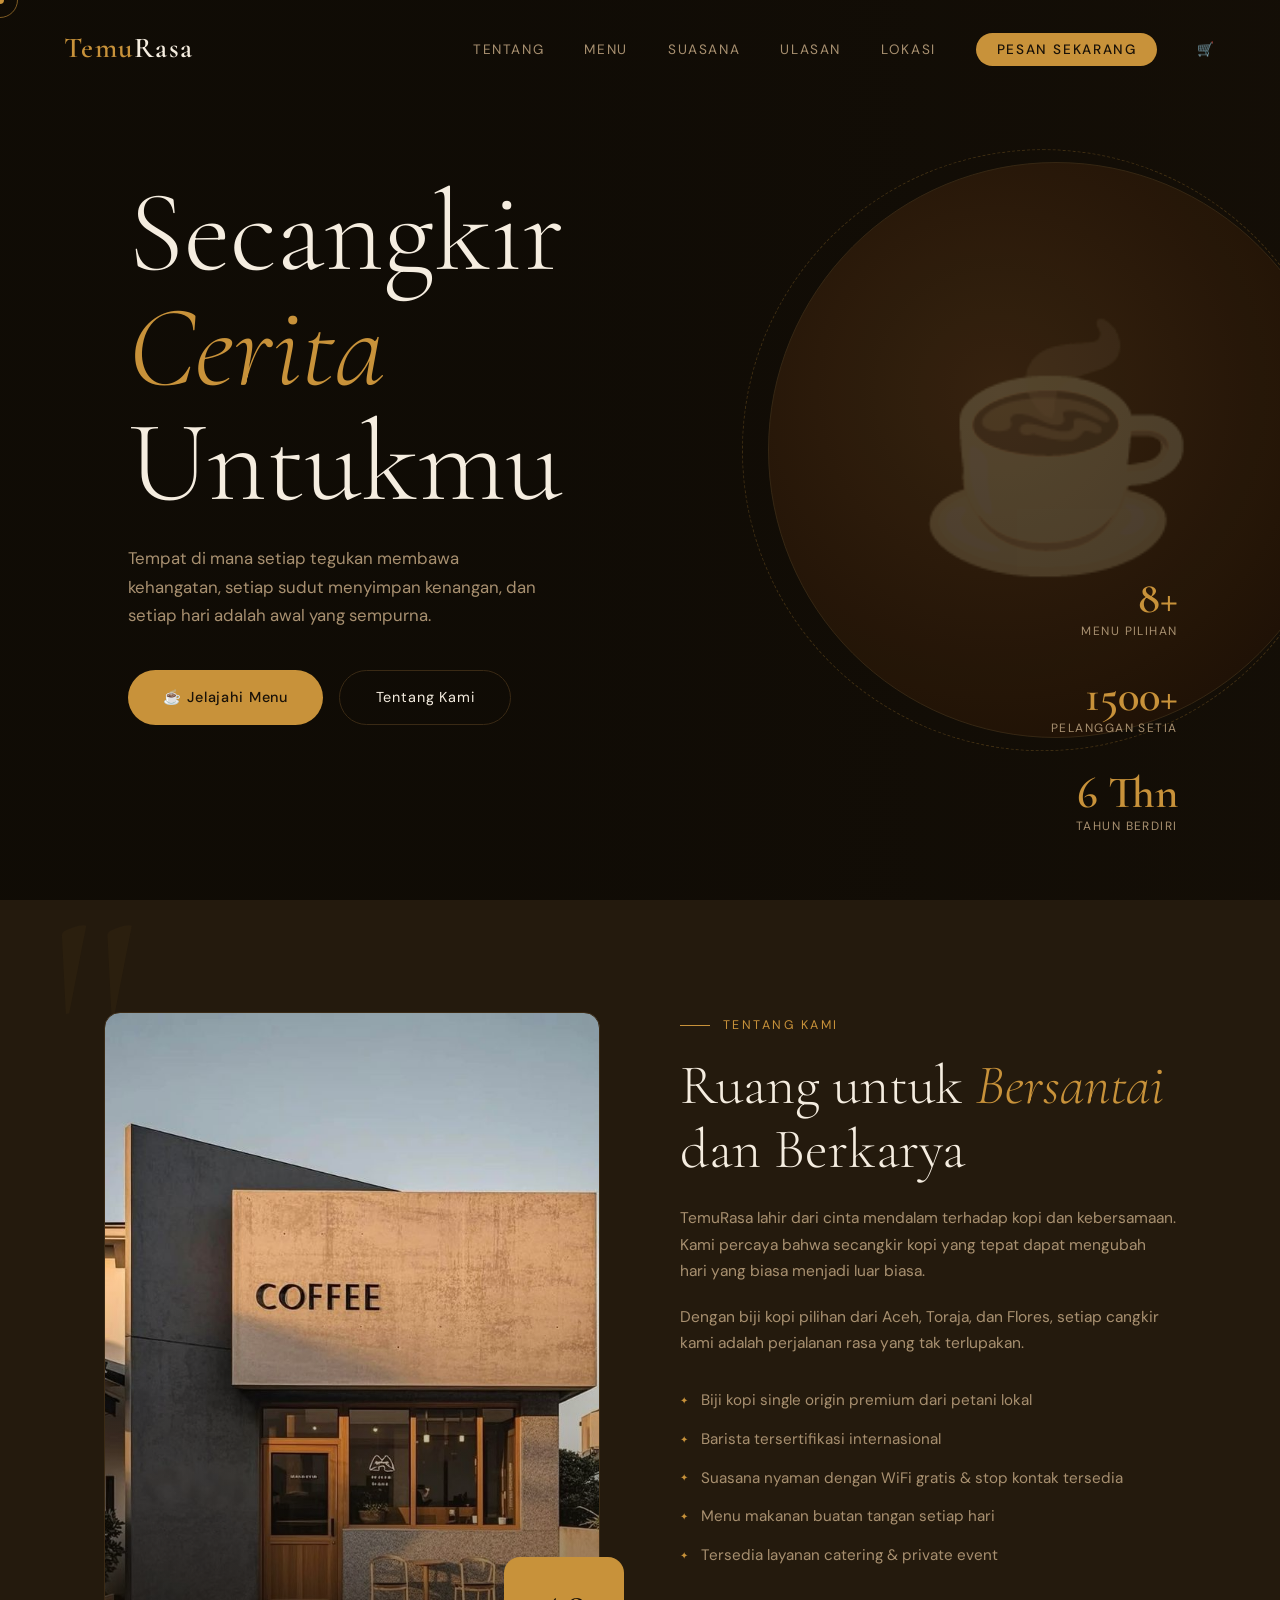
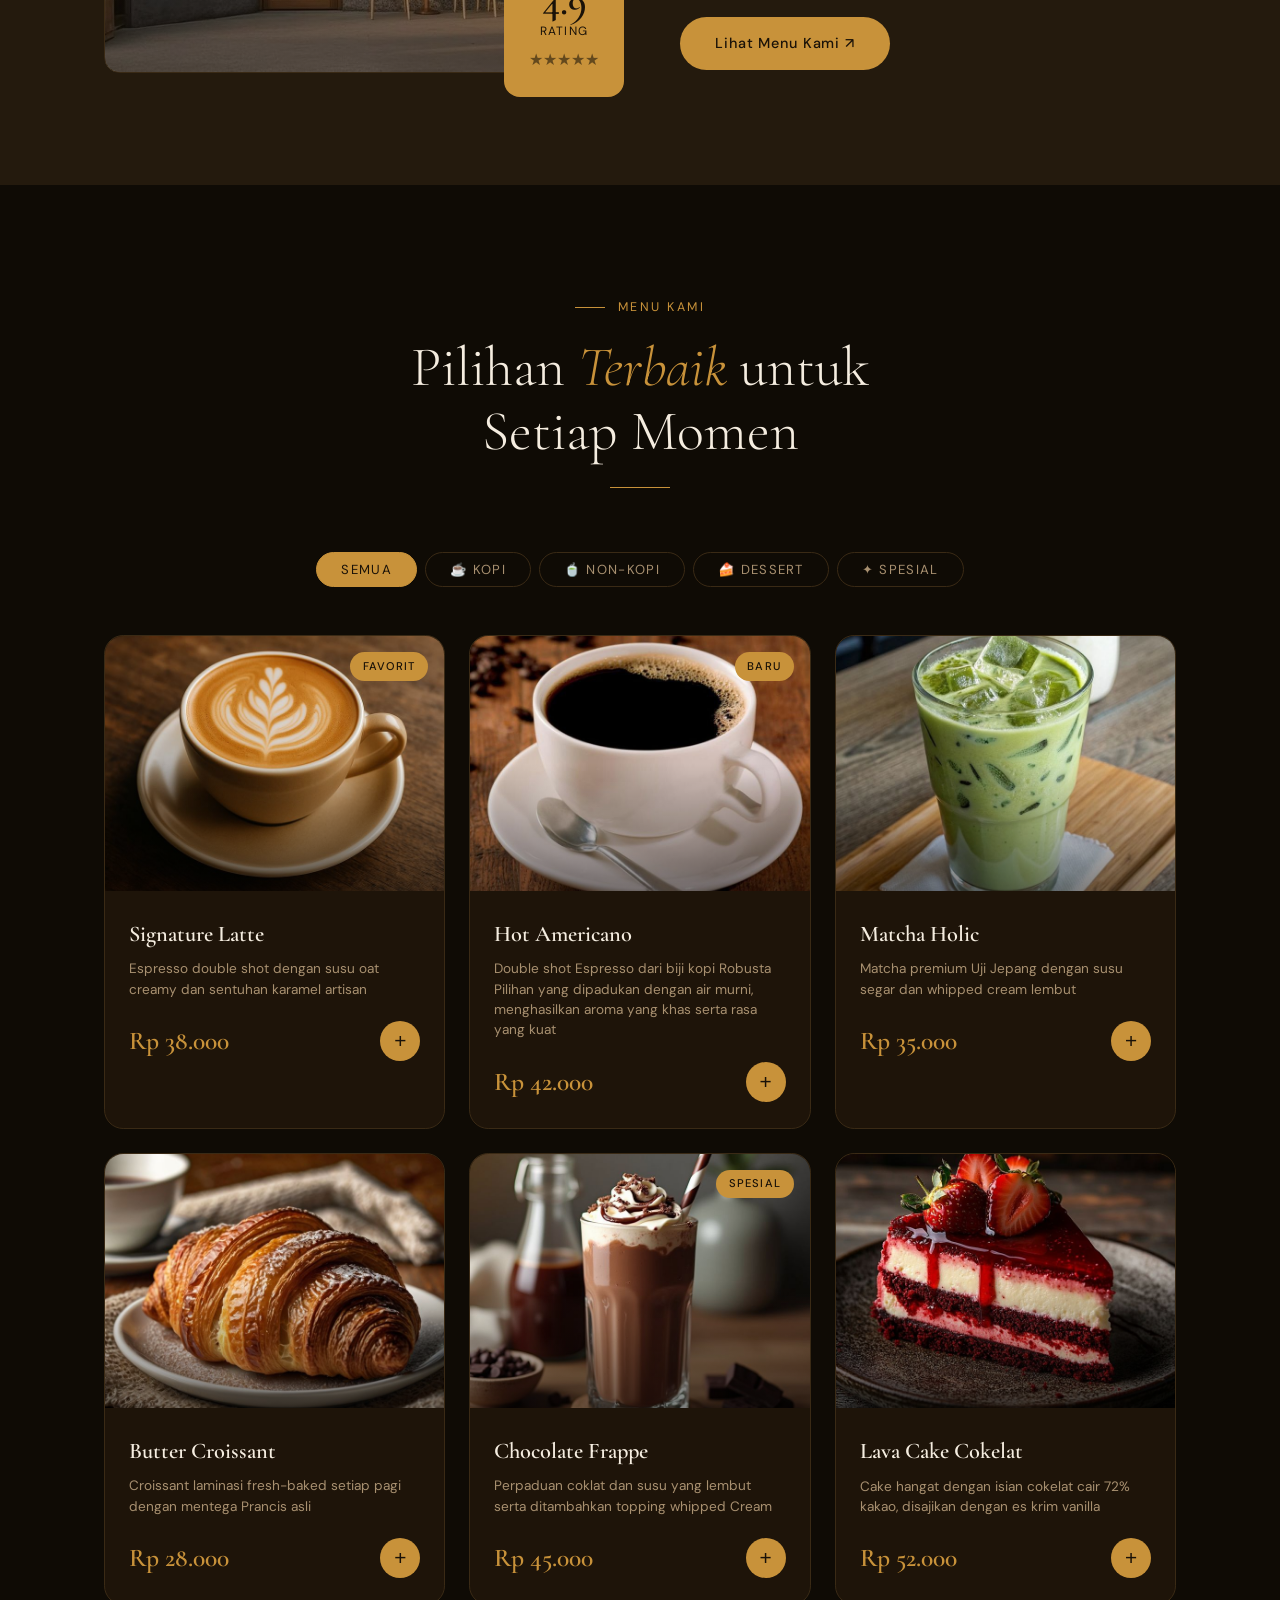
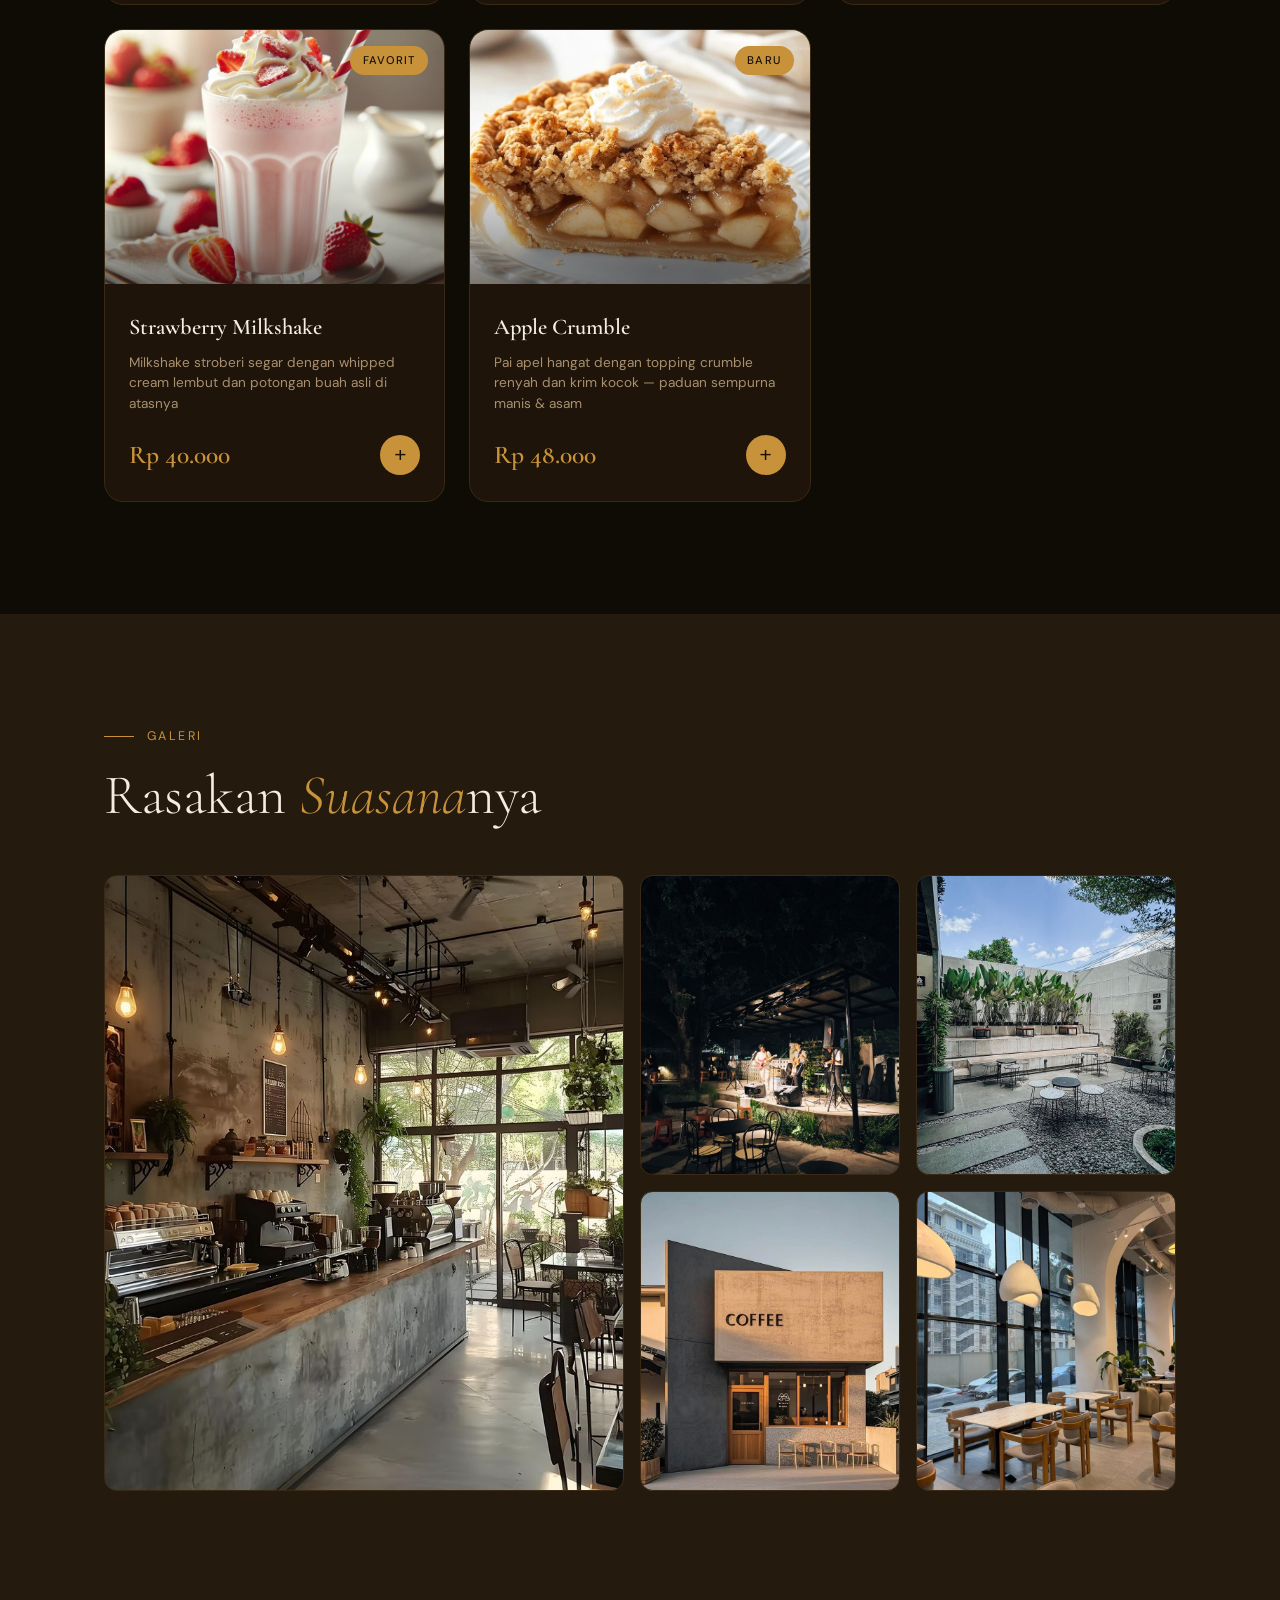
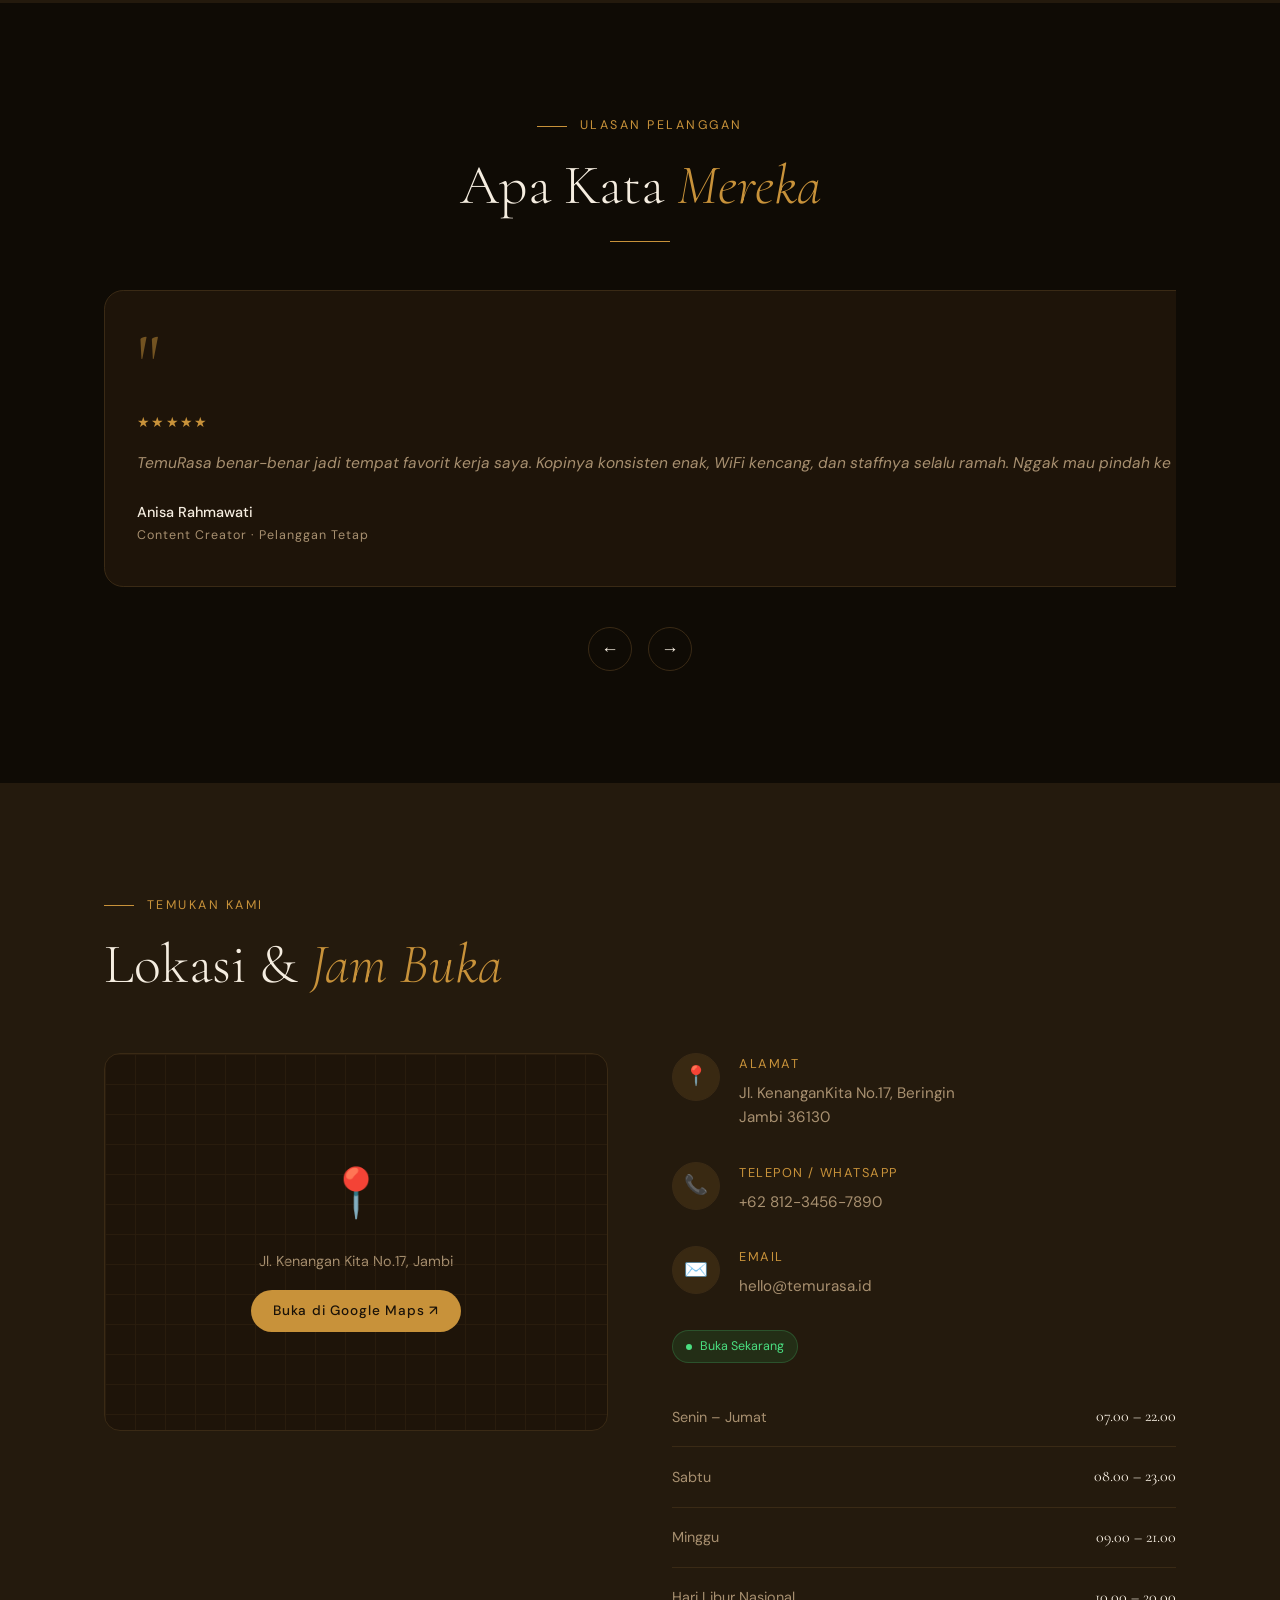
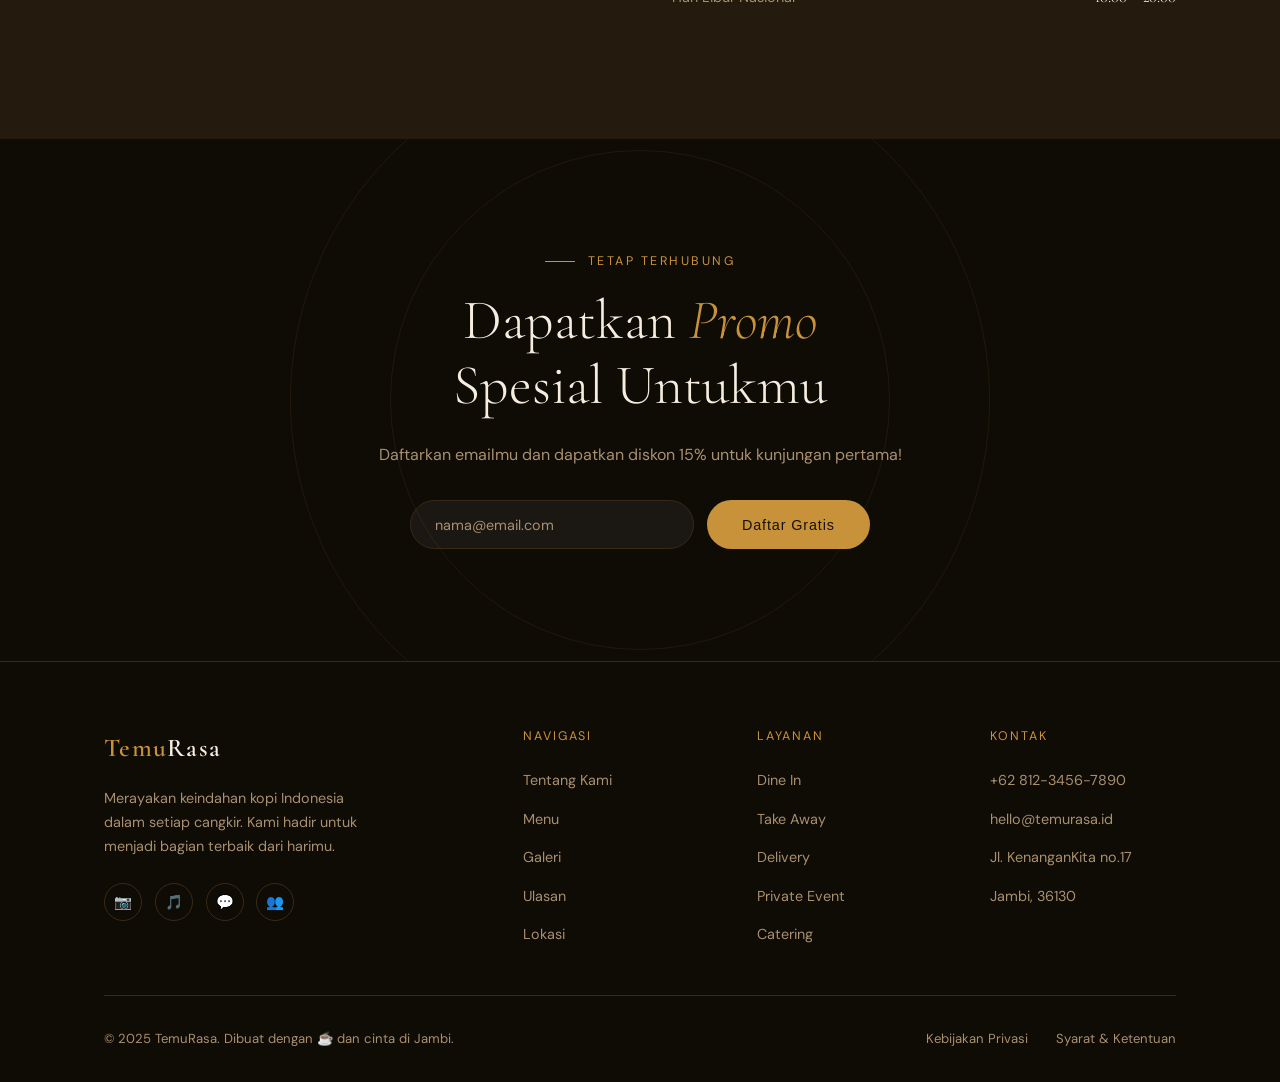
==== commit 9c631966: "foto dan ikon" ====
--- a/index.html
+++ b/index.html
@@ -52,6 +52,12 @@
       <li><a href="#lokasi">Lokasi</a></li>
       <!-- Tombol CTA paling kanan navbar -->
       <li><a href="#menu" class="nav-cta">Pesan Sekarang</a></li>
+      <!-- ikon keranjang — badge angka diperbarui otomatis oleh JS -->
+      <li>
+        <a href="keranjang.html" class="nav-keranjang" id="navKeranjang" aria-label="Keranjang belanja">
+          🛒 <span class="keranjang-badge" id="keranjangBadge">0</span>
+        </a>
+      </li>
     </ul>
 
     <!-- Tombol hamburger untuk mobile -->
@@ -65,7 +71,7 @@
        Ubah label, judul, deskripsi, teks tombol, dan angka statistik
   ============================================================ -->
   <section id="hero">
-    <div class="hero-bg"></div>
+    <div class="hero-bg" style="background: linear-gradient(to right, rgba(15,11,5,0.93) 40%, rgba(15,11,5,0.55) 100%), url('wallpaper.jpeg') center/cover no-repeat !important;"></div>
     <div class="hero-ring"></div>
     <div class="hero-circle"><!-- Lingkaran dekoratif kanan --></div>
 
@@ -124,10 +130,7 @@
 
         <!-- Kolom kiri: Visual / Foto -->
         <div class="tentang-visual reveal">
-          <div class="tentang-foto-utama">
-            <!-- Ganti emoji dengan: background-image: url('foto-cafe.jpg') -->
-            ☕
-          </div>
+          <div class="tentang-foto-utama" style="background: url('1foto.jpeg') center/cover no-repeat;"></div>
           <!-- Badge melayang di pojok kanan bawah foto -->
           <div class="tentang-badge">
             <div class="tentang-badge-angka">4.9</div><!-- Ubah angka rating -->
@@ -209,7 +212,7 @@
              Salin blok ini untuk menambah menu baru
              Ubah: emoji di .kartu-gambar, nama, deskripsi, harga, kategori (data-kategori) -->
         <div class="menu-kartu" data-kategori="kopi">
-          <div class="kartu-gambar">☕</div>
+          <div class="kartu-gambar" style="background: url('hot latee.jpeg') center/cover no-repeat; font-size:0;"></div>
           <span class="kartu-badge">Favorit</span><!-- Hapus baris ini jika tidak ada badge -->
           <div class="kartu-konten">
             <div class="kartu-nama">Signature Latte</div><!-- Ubah nama menu -->
@@ -223,11 +226,11 @@
 
         <!-- ======= KARTU MENU 2 ======= -->
         <div class="menu-kartu" data-kategori="kopi">
-          <div class="kartu-gambar">🥛</div>
+          <div class="kartu-gambar" style="background: url('hot americano.jpeg') center/cover no-repeat; font-size:0;"></div>
           <span class="kartu-badge">Baru</span>
           <div class="kartu-konten">
-            <div class="kartu-nama">Cold Brew Pandan</div>
-            <div class="kartu-desc">Cold brew 18 jam dengan ekstrak pandan segar — perpaduan rasa yang unik</div>
+            <div class="kartu-nama">Hot Americano</div>
+            <div class="kartu-desc">Double shot Espresso dari biji kopi Robusta Pilihan yang dipadukan dengan air murni, menghasilkan aroma yang khas serta rasa yang kuat</div>
             <div class="kartu-footer">
               <div class="kartu-harga">Rp 42.000</div>
               <button class="kartu-tambah" onclick="tambahKeranjang(this)" aria-label="Tambah">+</button>
@@ -237,7 +240,7 @@
 
         <!-- ======= KARTU MENU 3 ======= -->
         <div class="menu-kartu" data-kategori="non-kopi">
-          <div class="kartu-gambar">🍵</div>
+          <div class="kartu-gambar" style="background: url('ice matcha.jpeg') center/cover no-repeat; font-size:0;"></div>
           <div class="kartu-konten">
             <div class="kartu-nama">Matcha Holic</div>
             <div class="kartu-desc">Matcha premium Uji Jepang dengan susu segar dan whipped cream lembut</div>
@@ -250,7 +253,7 @@
 
         <!-- ======= KARTU MENU 4 ======= -->
         <div class="menu-kartu" data-kategori="dessert">
-          <div class="kartu-gambar">🥐</div>
+          <div class="kartu-gambar" style="background: url('croisant.jpeg') center/cover no-repeat; font-size:0;"></div>
           <div class="kartu-konten">
             <div class="kartu-nama">Butter Croissant</div>
             <div class="kartu-desc">Croissant laminasi fresh-baked setiap pagi dengan mentega Prancis asli</div>
@@ -263,11 +266,11 @@
 
         <!-- ======= KARTU MENU 5 ======= -->
         <div class="menu-kartu" data-kategori="spesial">
-          <div class="kartu-gambar">✨</div>
+          <div class="kartu-gambar" style="background: url('chocolate frape.jpeg') center/cover no-repeat; font-size:0;"></div>
           <span class="kartu-badge">Spesial</span>
           <div class="kartu-konten">
-            <div class="kartu-nama">Kopi Rempah Nusantara</div>
-            <div class="kartu-desc">Racikan khas dengan kayu manis, cengkeh, dan kapulaga pilihan dari kepulauan</div>
+            <div class="kartu-nama">Chocolate Frappe</div>
+            <div class="kartu-desc">Perpaduan coklat dan susu yang lembut serta ditambahkan topping whipped Cream </div>
             <div class="kartu-footer">
               <div class="kartu-harga">Rp 45.000</div>
               <button class="kartu-tambah" onclick="tambahKeranjang(this)" aria-label="Tambah">+</button>
@@ -277,7 +280,7 @@
 
         <!-- ======= KARTU MENU 6 ======= -->
         <div class="menu-kartu" data-kategori="dessert">
-          <div class="kartu-gambar">🍰</div>
+          <div class="kartu-gambar" style="background: url('red velvet.jpeg') center/cover no-repeat; font-size:0;"></div>
           <div class="kartu-konten">
             <div class="kartu-nama">Lava Cake Cokelat</div>
             <div class="kartu-desc">Cake hangat dengan isian cokelat cair 72% kakao, disajikan dengan es krim vanilla</div>
@@ -290,6 +293,34 @@
 
         <!-- TAMBAH KARTU BARU DI BAWAH INI: copy salah satu kartu di atas -->
 
+        <!-- ======= KARTU MENU 7 ======= -->
+        <div class="menu-kartu" data-kategori="non-kopi">
+          <div class="kartu-gambar" style="background: url('strawberry milkshake.jpeg') center/cover no-repeat; font-size:0;"></div>
+          <span class="kartu-badge">Favorit</span>
+          <div class="kartu-konten">
+            <div class="kartu-nama">Strawberry Milkshake</div>
+            <div class="kartu-desc">Milkshake stroberi segar dengan whipped cream lembut dan potongan buah asli di atasnya</div>
+            <div class="kartu-footer">
+              <div class="kartu-harga">Rp 40.000</div>
+              <button class="kartu-tambah" onclick="tambahKeranjang(this)" aria-label="Tambah">+</button>
+            </div>
+          </div>
+        </div>
+
+        <!-- ======= KARTU MENU 8 ======= -->
+        <div class="menu-kartu" data-kategori="dessert">
+          <div class="kartu-gambar" style="background: url('aupel craeumbeul.jpeg') center/cover no-repeat; font-size:0;"></div>
+          <span class="kartu-badge">Baru</span>
+          <div class="kartu-konten">
+            <div class="kartu-nama">Apple Crumble</div>
+            <div class="kartu-desc">Pai apel hangat dengan topping crumble renyah dan krim kocok — paduan sempurna manis & asam</div>
+            <div class="kartu-footer">
+              <div class="kartu-harga">Rp 48.000</div>
+              <button class="kartu-tambah" onclick="tambahKeranjang(this)" aria-label="Tambah">+</button>
+            </div>
+          </div>
+        </div>
+
       </div><!-- akhir menu-grid -->
     </div>
   </section>
@@ -309,31 +340,25 @@
       <!-- Grid Galeri — ubah emoji dan teks overlay setiap foto -->
       <div class="suasana-grid">
         <!-- Foto 1 (besar, spans 2 baris) -->
-        <div class="suasana-foto" style="background: linear-gradient(135deg,#1a0d03,#3a2010);">
-          <span style="font-size:6rem;">🏡</span><!-- Ubah emoji -->
-          <div class="suasana-foto-overlay">Ruang Utama yang Nyaman</div><!-- Ubah teks -->
+        <div class="suasana-foto" style="background: url('5foto.jpeg') center/cover no-repeat;">
+          <div class="suasana-foto-overlay">Ruang Utama yang Nyaman</div>
         </div>
         <!-- Foto 2 -->
-        <div class="suasana-foto" style="background: linear-gradient(135deg,#0d1a10,#1a3520);">
-          <span style="font-size:4rem;">🌿</span>
+        <div class="suasana-foto" style="background: url('4foto.jpeg') center/cover no-repeat;">
           <div class="suasana-foto-overlay">Sudut Hijau</div>
         </div>
         <!-- Foto 3 -->
-        <div class="suasana-foto" style="background: linear-gradient(135deg,#1a1008,#352010);">
-          <span style="font-size:4rem;">📚</span>
+        <div class="suasana-foto" style="background: url('3foto.jpeg') center/cover no-repeat;">
           <div class="suasana-foto-overlay">Area Baca & Kerja</div>
         </div>
         <!-- Foto 4 -->
-        <div class="suasana-foto" style="background: linear-gradient(135deg,#0a0d1a,#15203a);">
-          <span style="font-size:4rem;">🌙</span>
-          <div class="suasana-foto-overlay">Malam yang Hangat</div>
+        <div class="suasana-foto" style="background: url('1foto.jpeg') center/cover no-repeat;">
+          <div class="suasana-foto-overlay">Eksterior Cafe</div>
         </div>
         <!-- Foto 5 -->
-        <div class="suasana-foto" style="background: linear-gradient(135deg,#1a0808,#3a1010);">
-          <span style="font-size:4rem;">🎵</span>
+        <div class="suasana-foto" style="background: url('6foto.jpeg') center/cover no-repeat;">
           <div class="suasana-foto-overlay">Live Musik Weekend</div>
         </div>
-        <!-- Tambah foto baru: duplikat salah satu <div class="suasana-foto"> di atas -->
       </div>
     </div>
   </section>
@@ -712,17 +737,78 @@
     const toast = document.getElementById('toast');
     let toastTimer;
 
+    // ============================================================
+    // FUNGSI TAMBAH KERANJANG — Menyimpan item ke localStorage
+    // Cara kerja:
+    //   1. Ambil data kartu (nama, harga, emoji) dari DOM
+    //   2. Baca keranjang yang sudah ada dari localStorage
+    //   3. Jika item sudah ada → tambah qty, jika belum → tambah baru
+    //   4. Simpan kembali ke localStorage
+    //   5. Perbarui badge angka di navbar
+    // ============================================================
     function tambahKeranjang(btn) {
-      // Animasi tombol
+      // --- ANIMASI TOMBOL "+" saat diklik ---
       btn.style.transform = 'rotate(135deg) scale(1.3)';
       setTimeout(() => { btn.style.transform = ''; }, 400);
 
-      // Tampilkan toast
+      // --- AMBIL DATA DARI KARTU MENU ---
+      // .closest() mencari elemen induk terdekat dengan class 'menu-kartu'
+      const kartu  = btn.closest('.menu-kartu');
+      const nama   = kartu.querySelector('.kartu-nama').textContent.trim();
+      const harga  = kartu.querySelector('.kartu-harga').textContent.trim();
+      const emoji  = kartu.querySelector('.kartu-gambar').textContent.trim();
+
+      // --- BACA KERANJANG DARI localStorage ---
+      // localStorage.getItem() mengembalikan string JSON atau null
+      // JSON.parse() mengubah string JSON menjadi array JavaScript
+      let keranjang = JSON.parse(localStorage.getItem('keranjang_temurasa')) || [];
+
+      // --- CEK APAKAH ITEM SUDAH ADA (berdasarkan nama) ---
+      const indexAda = keranjang.findIndex(item => item.nama === nama);
+      if (indexAda !== -1) {
+        // Jika ada, tambah qty saja
+        keranjang[indexAda].qty += 1;
+      } else {
+        // Jika belum ada, push item baru
+        keranjang.push({ nama, harga, emoji, qty: 1 });
+      }
+
+      // --- SIMPAN KEMBALI KE localStorage ---
+      localStorage.setItem('keranjang_temurasa', JSON.stringify(keranjang));
+
+      // --- PERBARUI BADGE DI NAVBAR ---
+      perbaruiBadge();
+
+      // --- TAMPILKAN TOAST NOTIFIKASI ---
       clearTimeout(toastTimer);
+      toast.textContent = `☕ ${nama} ditambahkan!`; // Nama item ditampilkan di toast
       toast.classList.add('tampil');
       // Ubah angka di sini (3000 = 3 detik) untuk durasi toast
-      toastTimer = setTimeout(() => toast.classList.remove('tampil'), 3000);
+      toastTimer = setTimeout(() => {
+        toast.classList.remove('tampil');
+        toast.textContent = '☕ Ditambahkan ke keranjang!'; // Reset teks toast
+      }, 3000);
     }
+
+    // ============================================================
+    // FUNGSI PERBARUI BADGE KERANJANG DI NAVBAR
+    // Menghitung total qty semua item di keranjang
+    // ============================================================
+    function perbaruiBadge() {
+      const keranjang = JSON.parse(localStorage.getItem('keranjang_temurasa')) || [];
+      // Jumlahkan semua qty: reduce() mengakumulasi nilai
+      const totalItem = keranjang.reduce((acc, item) => acc + item.qty, 0);
+      const badge = document.getElementById('keranjangBadge');
+      if (badge) {
+        badge.textContent = totalItem;
+        // Sembunyikan badge jika kosong, tampilkan jika ada isi
+        badge.style.display = totalItem === 0 ? 'none' : 'inline-flex';
+      }
+    }
+
+    // Jalankan perbaruiBadge saat halaman pertama dimuat
+    // agar badge langsung menampilkan sisa keranjang dari sesi sebelumnya
+    perbaruiBadge();
 
     // ============================================================
     // COUNTER ANIMASI — Angka naik otomatis di section Hero
